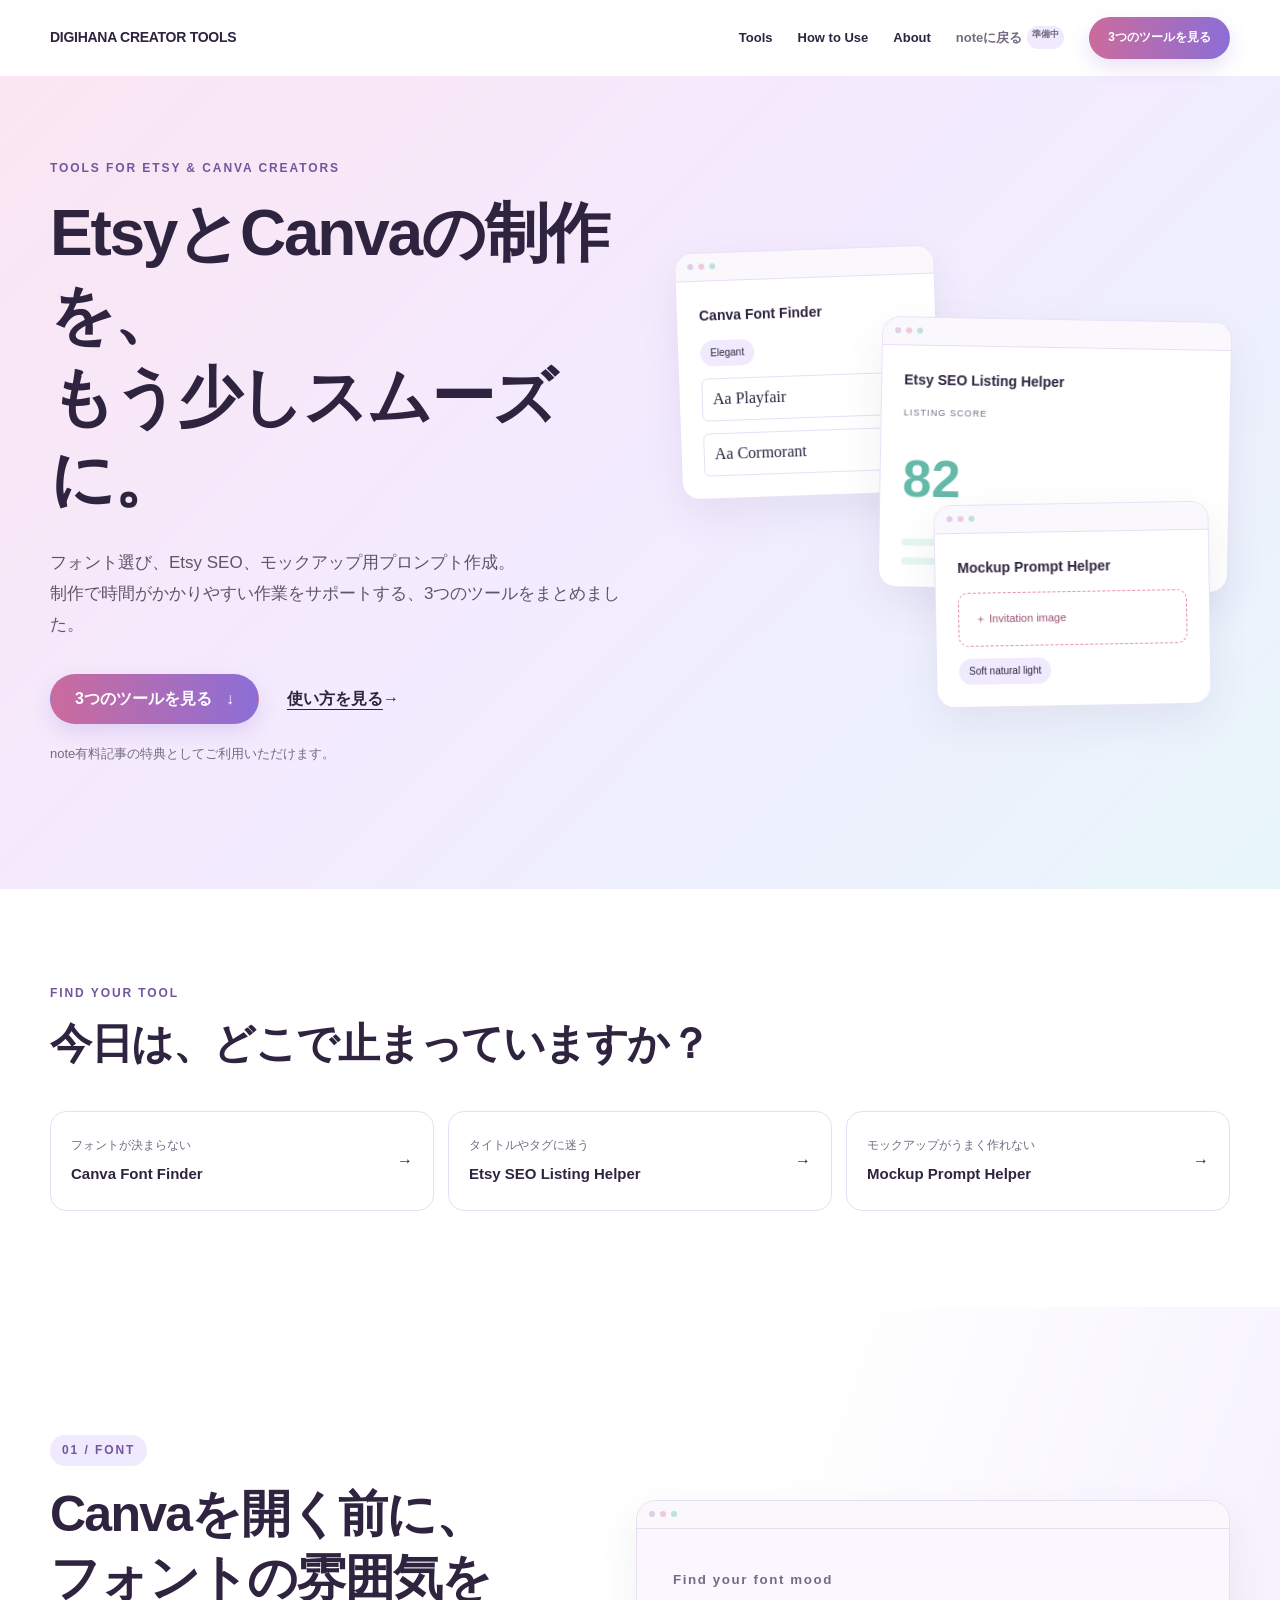
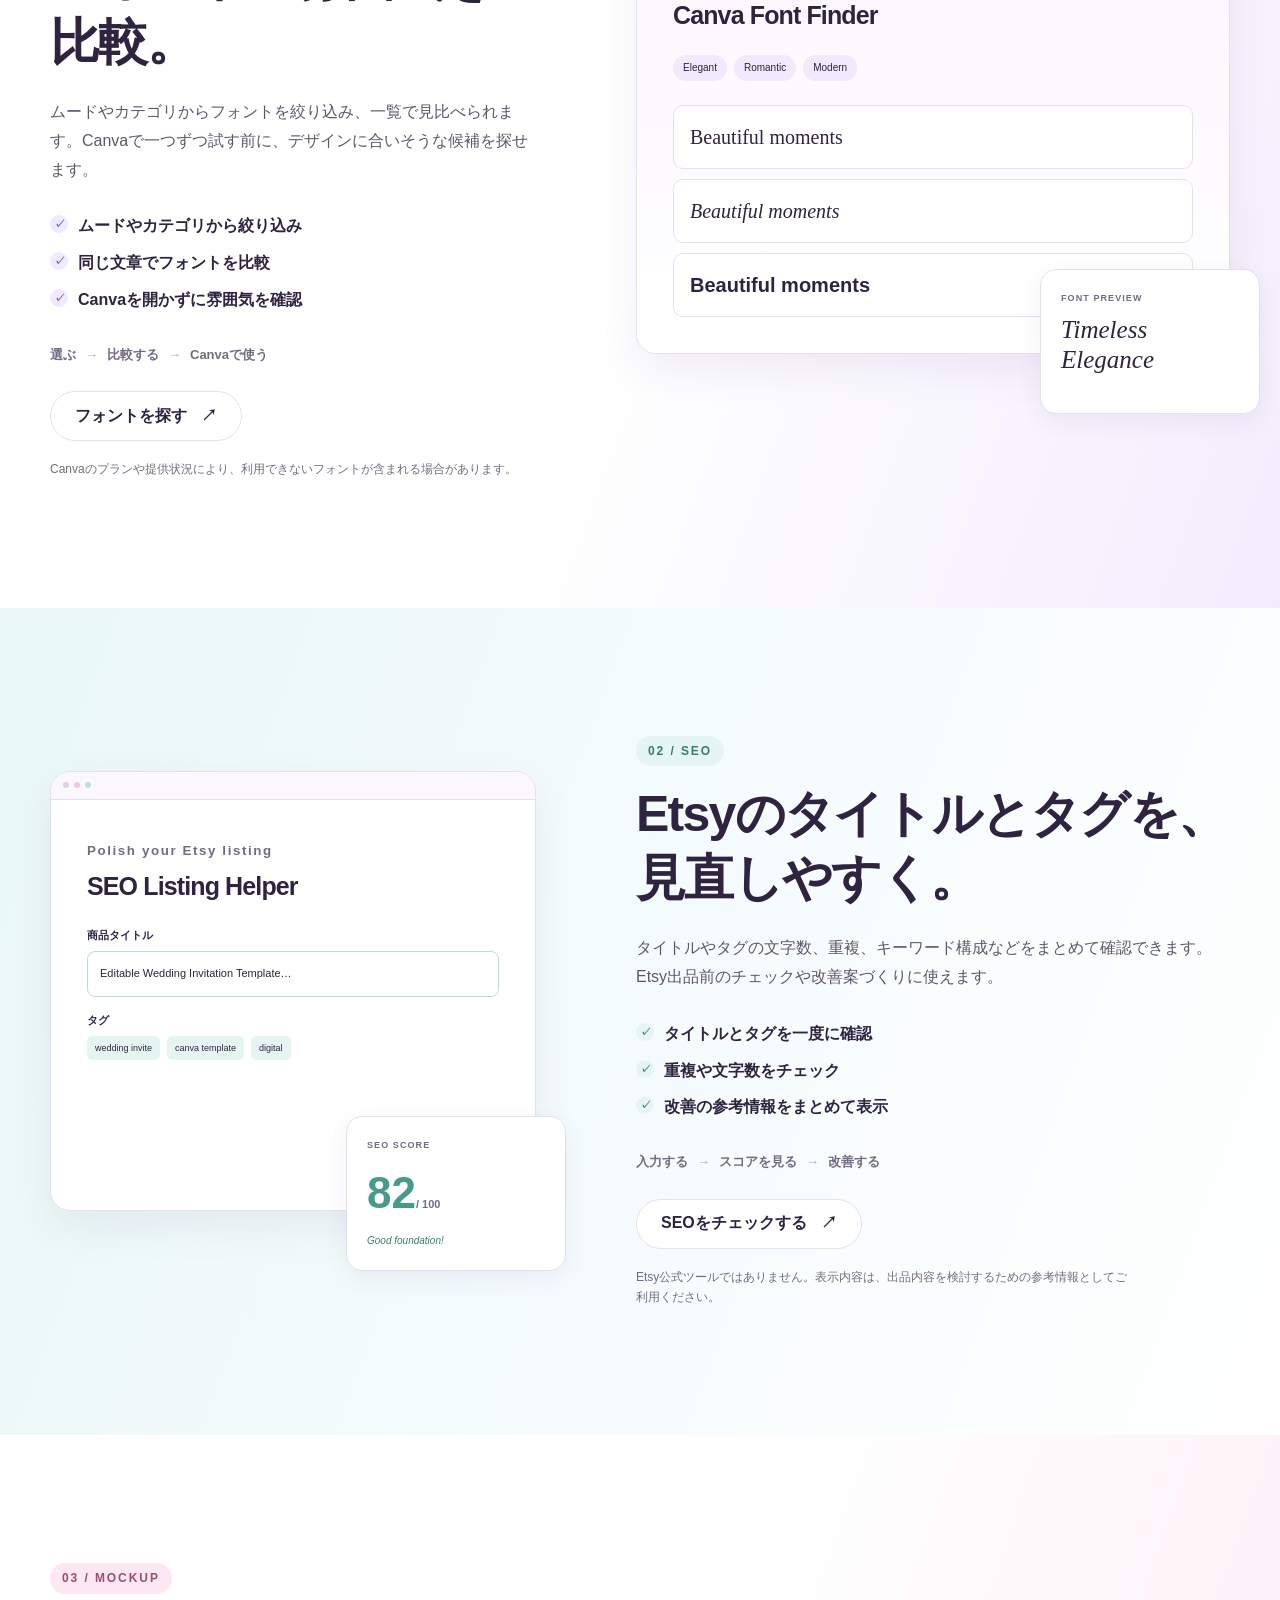
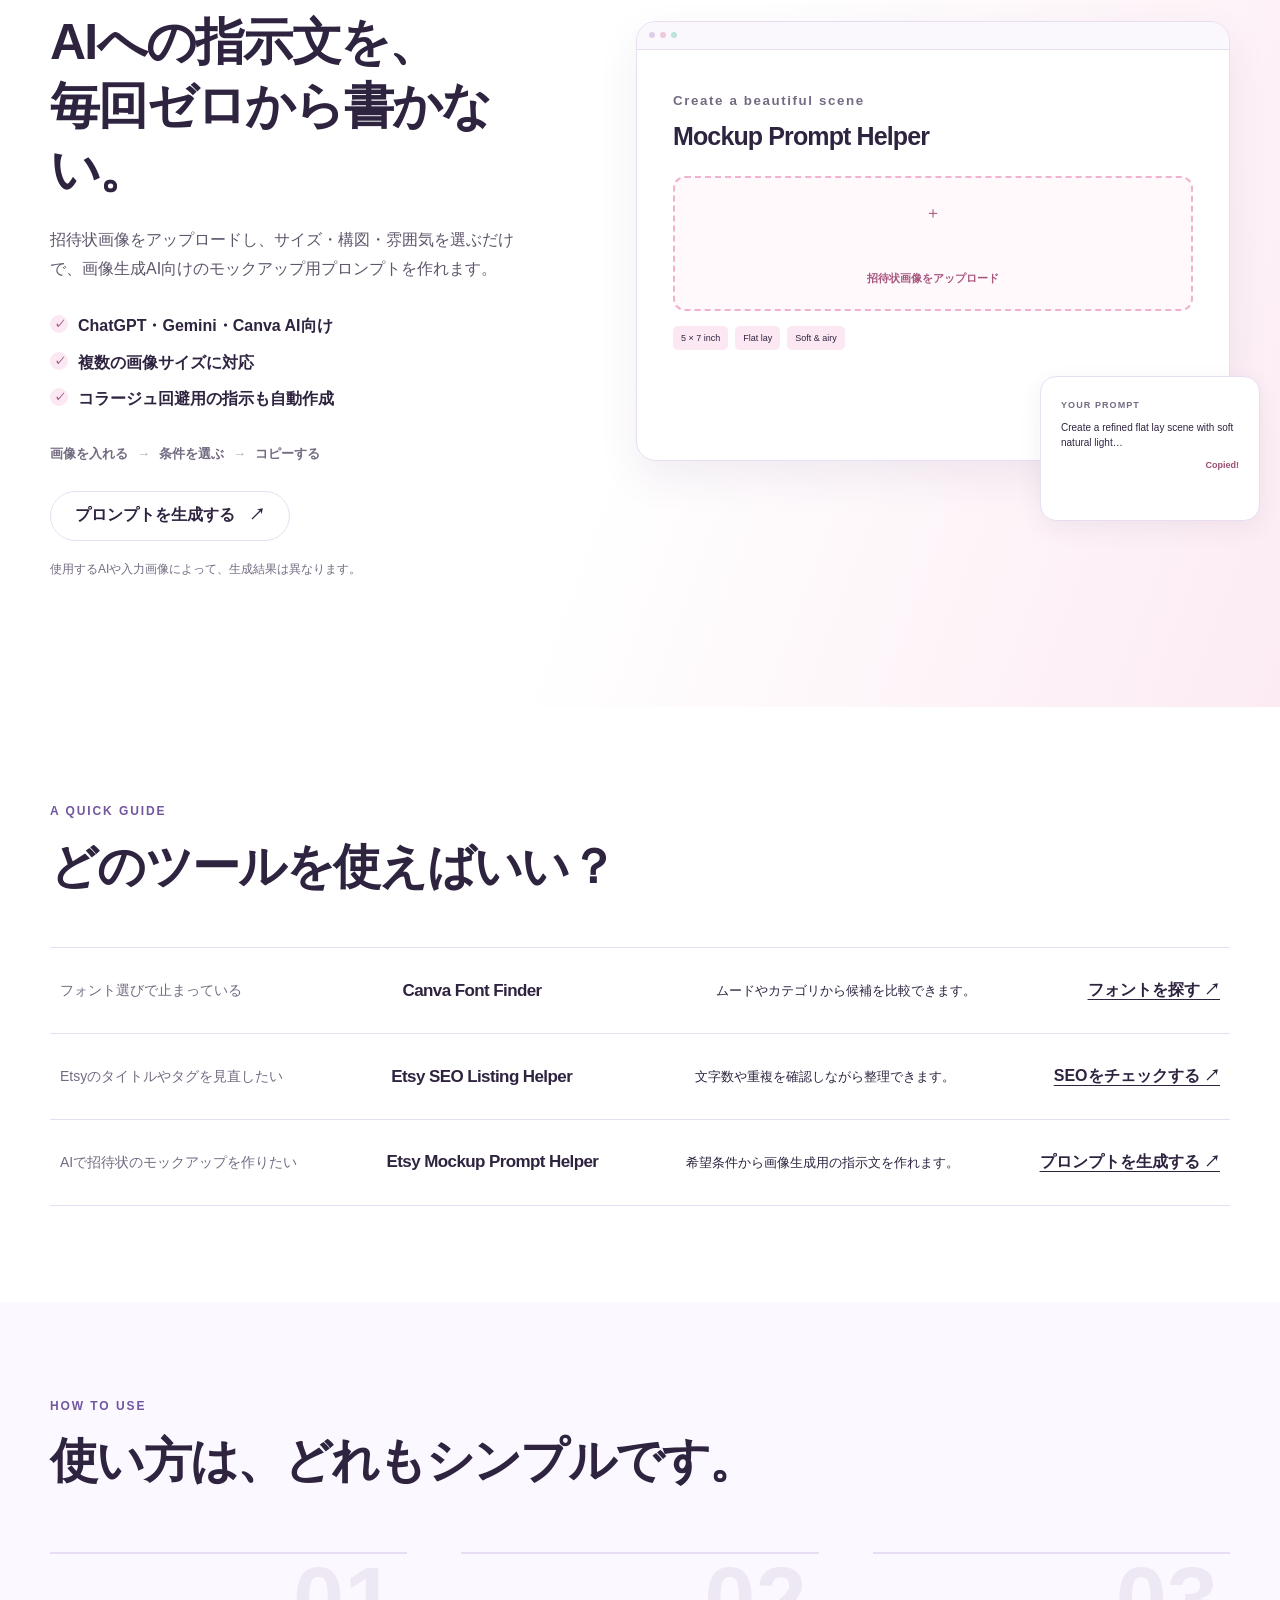
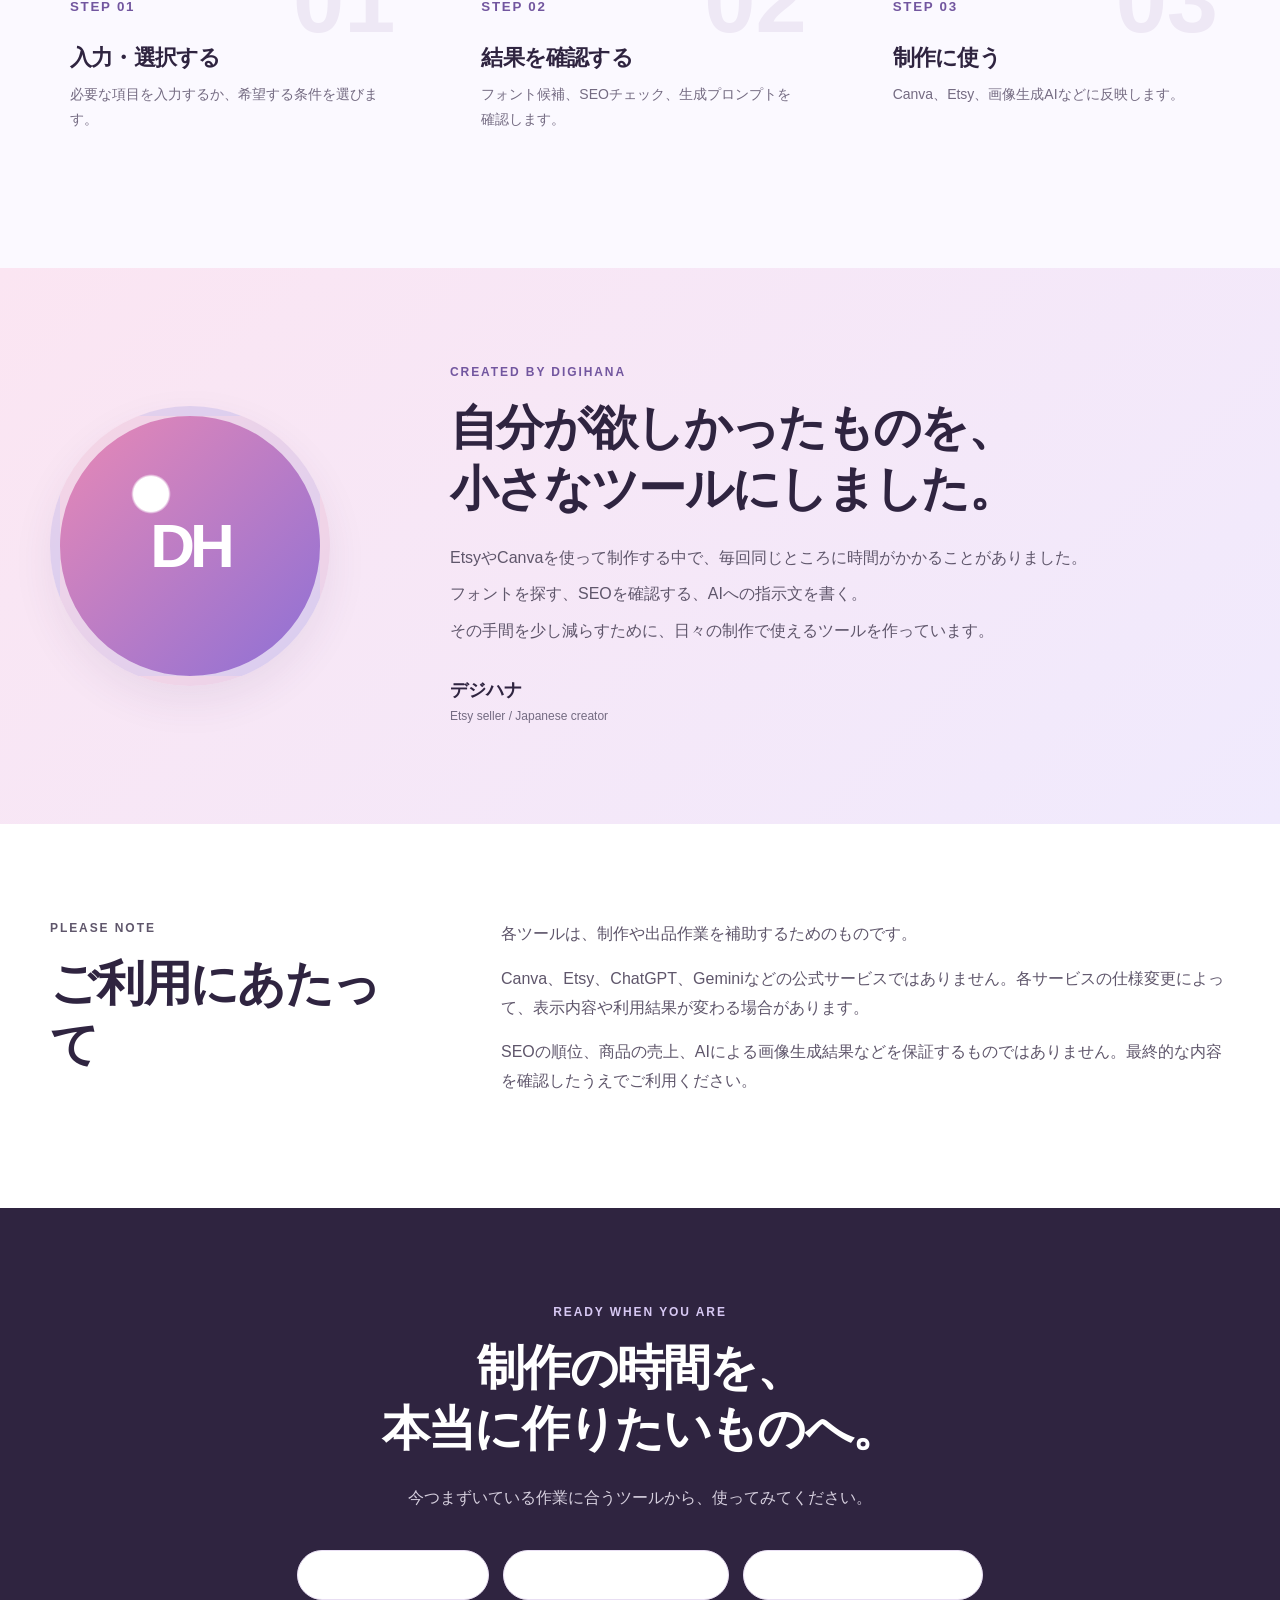
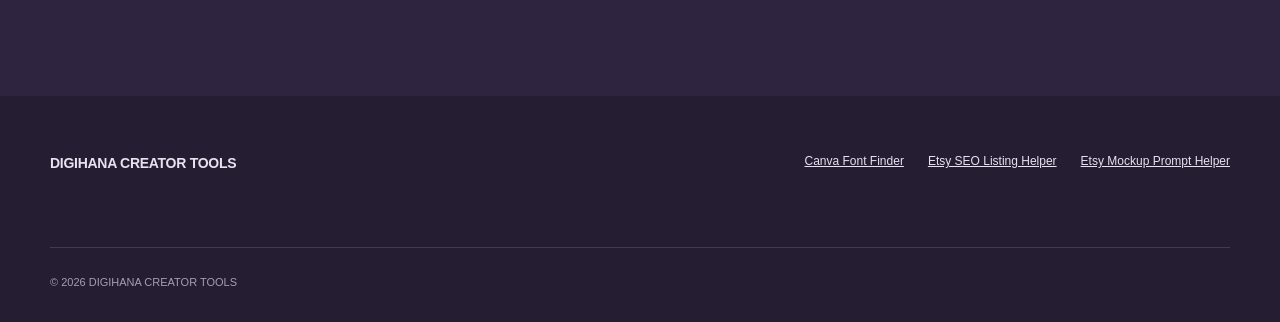
==== creator-tools/index.html @ 185de08b "creator-tools EtsyとCanva制作まとめツールLP" ====
<!doctype html>
<html lang="ja">
<head>
  <meta charset="utf-8">
  <meta name="viewport" content="width=device-width, initial-scale=1">
  <title>DIGIHANA CREATOR TOOLS｜EtsyとCanvaの制作支援ツール</title>
  <meta name="description" content="フォント選び、Etsy SEO、モックアップ用プロンプト作成をサポートする、日本人クリエイター向けの3つの制作支援ツールをまとめています。">
  <meta property="og:title" content="DIGIHANA CREATOR TOOLS｜EtsyとCanvaの制作支援ツール">
  <meta property="og:description" content="フォント選び、Etsy SEO、モックアップ用プロンプト作成をサポートする、日本人クリエイター向けの3つの制作支援ツールをまとめています。">
  <meta property="og:type" content="website">
  <!-- TODO: 公開URL確定後、canonical・og:url・og:imageを設定 -->
  <link rel="stylesheet" href="./style.css">
  <script src="./script.js" defer></script>
</head>
<body>
  <a class="skip-link" href="#main-content">本文へスキップ</a>
  <header class="site-header" data-header>
    <div class="site-header__inner">
      <a class="site-brand" href="#top"><span class="site-brand__full">DIGIHANA CREATOR TOOLS</span><span class="site-brand__short">DIGIHANA TOOLS</span></a>
      <button class="menu-button" type="button" aria-expanded="false" aria-controls="site-nav"><span class="menu-button__label">メニュー</span><span class="menu-button__lines" aria-hidden="true"></span></button>
      <nav class="site-nav" id="site-nav" aria-label="メインナビゲーション">
        <a href="#tools">Tools</a><a href="#how-to-use">How to Use</a><a href="#about">About</a>
        <!-- TODO: note有料記事のURLを設定（設定後にリンクを追加） -->
        <span class="site-nav__unavailable">noteに戻る<span>準備中</span></span>
        <a class="button button--small button--primary" href="#tools">3つのツールを見る</a>
      </nav>
    </div>
  </header>

  <main id="main-content">
    <section class="hero" id="top">
      <div class="hero__inner">
        <div class="hero__content">
          <p class="eyebrow hero-animate">TOOLS FOR ETSY &amp; CANVA CREATORS</p>
          <h1 class="hero-animate">EtsyとCanvaの制作を、<br>もう少しスムーズに。</h1>
          <p class="hero__lead hero-animate">フォント選び、Etsy SEO、モックアップ用プロンプト作成。<br class="desktop-only">制作で時間がかかりやすい作業をサポートする、3つのツールをまとめました。</p>
          <div class="hero__actions hero-animate"><a class="button button--primary" href="#tools">3つのツールを見る<span aria-hidden="true">↓</span></a><a class="text-link" href="#how-to-use">使い方を見る<span aria-hidden="true">→</span></a></div>
          <p class="hero__note hero-animate">note有料記事の特典としてご利用いただけます。</p>
        </div>
        <div class="hero__visual" aria-label="3つの制作支援ツールのイメージ">
          <div class="mini-window mini-window--font hero-shot"><span class="mini-window__bar"><i></i><i></i><i></i></span><div class="mini-window__body"><b>Canva Font Finder</b><span class="fake-pill">Elegant</span><span class="fake-font">Aa  Playfair</span><span class="fake-font">Aa  Cormorant</span></div></div>
          <div class="mini-window mini-window--seo hero-shot"><span class="mini-window__bar"><i></i><i></i><i></i></span><div class="mini-window__body"><b>Etsy SEO Listing Helper</b><span class="fake-label">LISTING SCORE</span><strong class="fake-score">82</strong><span class="fake-line"></span><span class="fake-line fake-line--short"></span></div></div>
          <div class="mini-window mini-window--mockup hero-shot"><span class="mini-window__bar"><i></i><i></i><i></i></span><div class="mini-window__body"><b>Mockup Prompt Helper</b><span class="fake-upload">＋ Invitation image</span><span class="fake-pill">Soft natural light</span></div></div>
        </div>
      </div>
    </section>

    <section class="short-nav section" id="tools" aria-labelledby="tools-title">
      <div class="container"><p class="section-kicker">FIND YOUR TOOL</p><h2 id="tools-title">今日は、どこで止まっていますか？</h2>
        <div class="short-nav__list">
          <a class="quick-link quick-link--font" href="#font-finder"><span><small>フォントが決まらない</small><b>Canva Font Finder</b></span><i aria-hidden="true">→</i></a>
          <a class="quick-link quick-link--seo" href="#seo-helper"><span><small>タイトルやタグに迷う</small><b>Etsy SEO Listing Helper</b></span><i aria-hidden="true">→</i></a>
          <a class="quick-link quick-link--mockup" href="#mockup-helper"><span><small>モックアップがうまく作れない</small><b>Mockup Prompt Helper</b></span><i aria-hidden="true">→</i></a>
        </div>
      </div>
    </section>

    <section class="tool-section tool-section--font" id="font-finder"><div class="tool-section__inner container">
      <div class="tool-section__content reveal"><p class="tool-label">01 / FONT</p><h2>Canvaを開く前に、<br>フォントの雰囲気を比較。</h2><p>ムードやカテゴリからフォントを絞り込み、一覧で見比べられます。Canvaで一つずつ試す前に、デザインに合いそうな候補を探せます。</p><ul class="feature-list"><li>ムードやカテゴリから絞り込み</li><li>同じ文章でフォントを比較</li><li>Canvaを開かずに雰囲気を確認</li></ul><p class="simple-flow"><span>選ぶ</span><i>→</i><span>比較する</span><i>→</i><span>Canvaで使う</span></p><a class="button button--font" href="https://hellodigihana.github.io/main/canva_font_finder/" target="_blank" rel="noopener noreferrer">フォントを探す<span aria-hidden="true">↗</span></a><p class="tool-note">Canvaのプランや提供状況により、利用できないフォントが含まれる場合があります。</p></div>
      <div class="tool-section__visual reveal"><div class="browser-shot"><div class="browser-shot__bar"><span></span><span></span><span></span></div><div class="screen-mock screen-mock--font"><small>Find your font mood</small><h3>Canva Font Finder</h3><div class="mock-controls"><i>Elegant</i><i>Romantic</i><i>Modern</i></div><div class="font-samples"><span>Beautiful moments</span><span>Beautiful moments</span><span>Beautiful moments</span></div></div></div><div class="detail-shot detail-shot--font"><small>FONT PREVIEW</small><b>Timeless<br>Elegance</b></div></div>
    </div></section>

    <section class="tool-section tool-section--seo" id="seo-helper"><div class="tool-section__inner container">
      <div class="tool-section__content reveal"><p class="tool-label">02 / SEO</p><h2>Etsyのタイトルとタグを、<br>見直しやすく。</h2><p>タイトルやタグの文字数、重複、キーワード構成などをまとめて確認できます。Etsy出品前のチェックや改善案づくりに使えます。</p><ul class="feature-list"><li>タイトルとタグを一度に確認</li><li>重複や文字数をチェック</li><li>改善の参考情報をまとめて表示</li></ul><p class="simple-flow"><span>入力する</span><i>→</i><span>スコアを見る</span><i>→</i><span>改善する</span></p><a class="button button--seo" href="https://hellodigihana.github.io/main/etsy_seo_listing_helper/" target="_blank" rel="noopener noreferrer">SEOをチェックする<span aria-hidden="true">↗</span></a><p class="tool-note">Etsy公式ツールではありません。表示内容は、出品内容を検討するための参考情報としてご利用ください。</p></div>
      <div class="tool-section__visual reveal"><div class="browser-shot"><div class="browser-shot__bar"><span></span><span></span><span></span></div><div class="screen-mock screen-mock--seo"><small>Polish your Etsy listing</small><h3>SEO Listing Helper</h3><label>商品タイトル</label><div class="mock-input">Editable Wedding Invitation Template…</div><label>タグ</label><div class="mock-tags"><i>wedding invite</i><i>canva template</i><i>digital</i></div></div></div><div class="detail-shot detail-shot--seo"><small>SEO SCORE</small><b>82<span>/ 100</span></b><em>Good foundation!</em></div></div>
    </div></section>

    <section class="tool-section tool-section--mockup" id="mockup-helper"><div class="tool-section__inner container">
      <div class="tool-section__content reveal"><p class="tool-label">03 / MOCKUP</p><h2>AIへの指示文を、<br>毎回ゼロから書かない。</h2><p>招待状画像をアップロードし、サイズ・構図・雰囲気を選ぶだけで、画像生成AI向けのモックアップ用プロンプトを作れます。</p><ul class="feature-list"><li>ChatGPT・Gemini・Canva AI向け</li><li>複数の画像サイズに対応</li><li>コラージュ回避用の指示も自動作成</li></ul><p class="simple-flow"><span>画像を入れる</span><i>→</i><span>条件を選ぶ</span><i>→</i><span>コピーする</span></p><a class="button button--mockup" href="https://hellodigihana.github.io/main/etsy_mockup_prompt_helper/" target="_blank" rel="noopener noreferrer">プロンプトを生成する<span aria-hidden="true">↗</span></a><p class="tool-note">使用するAIや入力画像によって、生成結果は異なります。</p></div>
      <div class="tool-section__visual reveal"><div class="browser-shot"><div class="browser-shot__bar"><span></span><span></span><span></span></div><div class="screen-mock screen-mock--mockup"><small>Create a beautiful scene</small><h3>Mockup Prompt Helper</h3><div class="mock-upload">＋<b>招待状画像をアップロード</b></div><div class="mock-selects"><i>5 × 7 inch</i><i>Flat lay</i><i>Soft &amp; airy</i></div></div></div><div class="detail-shot detail-shot--mockup"><small>YOUR PROMPT</small><p>Create a refined flat lay scene with soft natural light…</p><b>Copied!</b></div></div>
    </div></section>

    <section class="guide section" id="tool-guide"><div class="container"><p class="section-kicker">A QUICK GUIDE</p><h2>どのツールを使えばいい？</h2><div class="guide__grid">
      <article class="guide-item guide-item--font reveal"><p>フォント選びで止まっている</p><h3>Canva Font Finder</h3><span>ムードやカテゴリから候補を比較できます。</span><a href="https://hellodigihana.github.io/main/canva_font_finder/" target="_blank" rel="noopener noreferrer">フォントを探す <i>↗</i></a></article>
      <article class="guide-item guide-item--seo reveal"><p>Etsyのタイトルやタグを見直したい</p><h3>Etsy SEO Listing Helper</h3><span>文字数や重複を確認しながら整理できます。</span><a href="https://hellodigihana.github.io/main/etsy_seo_listing_helper/" target="_blank" rel="noopener noreferrer">SEOをチェックする <i>↗</i></a></article>
      <article class="guide-item guide-item--mockup reveal"><p>AIで招待状のモックアップを作りたい</p><h3>Etsy Mockup Prompt Helper</h3><span>希望条件から画像生成用の指示文を作れます。</span><a href="https://hellodigihana.github.io/main/etsy_mockup_prompt_helper/" target="_blank" rel="noopener noreferrer">プロンプトを生成する <i>↗</i></a></article>
    </div></div></section>

    <section class="steps section" id="how-to-use"><div class="container"><p class="section-kicker">HOW TO USE</p><h2>使い方は、どれもシンプルです。</h2><div class="steps__grid">
      <article class="step reveal"><span aria-hidden="true">01</span><small>STEP 01</small><h3>入力・選択する</h3><p>必要な項目を入力するか、希望する条件を選びます。</p></article><article class="step reveal"><span aria-hidden="true">02</span><small>STEP 02</small><h3>結果を確認する</h3><p>フォント候補、SEOチェック、生成プロンプトを確認します。</p></article><article class="step reveal"><span aria-hidden="true">03</span><small>STEP 03</small><h3>制作に使う</h3><p>Canva、Etsy、画像生成AIなどに反映します。</p></article>
    </div></div></section>

    <section class="about section" id="about"><div class="container about__inner"><div class="profile-placeholder" role="img" aria-label="デジハナのプロフィール画像プレースホルダー"><span>DH</span></div><div class="about__content reveal"><p class="section-kicker">CREATED BY DIGIHANA</p><h2>自分が欲しかったものを、<br>小さなツールにしました。</h2><p>EtsyやCanvaを使って制作する中で、毎回同じところに時間がかかることがありました。</p><p>フォントを探す、SEOを確認する、AIへの指示文を書く。</p><p>その手間を少し減らすために、日々の制作で使えるツールを作っています。</p><div class="creator"><b>デジハナ</b><span>Etsy seller / Japanese creator</span></div><!-- TODO: ThreadsプロフィールURLを設定（設定後にボタンを追加） --><!-- TODO: note有料記事のURLを設定（設定後にリンクを追加） --></div></div></section>

    <section class="notice section" aria-labelledby="notice-title"><div class="container notice__inner"><div><p class="section-kicker">PLEASE NOTE</p><h2 id="notice-title">ご利用にあたって</h2></div><div><p>各ツールは、制作や出品作業を補助するためのものです。</p><p>Canva、Etsy、ChatGPT、Geminiなどの公式サービスではありません。各サービスの仕様変更によって、表示内容や利用結果が変わる場合があります。</p><p>SEOの順位、商品の売上、AIによる画像生成結果などを保証するものではありません。最終的な内容を確認したうえでご利用ください。</p></div></div></section>

    <section class="final-cta section"><div class="container"><p class="section-kicker">READY WHEN YOU ARE</p><h2>制作の時間を、<br>本当に作りたいものへ。</h2><p>今つまずいている作業に合うツールから、使ってみてください。</p><div class="final-cta__links"><a class="button button--font" href="https://hellodigihana.github.io/main/canva_font_finder/" target="_blank" rel="noopener noreferrer">フォントを探す <span>↗</span></a><a class="button button--seo" href="https://hellodigihana.github.io/main/etsy_seo_listing_helper/" target="_blank" rel="noopener noreferrer">SEOをチェックする <span>↗</span></a><a class="button button--mockup" href="https://hellodigihana.github.io/main/etsy_mockup_prompt_helper/" target="_blank" rel="noopener noreferrer">プロンプトを生成する <span>↗</span></a></div></div></section>
  </main>

  <footer class="site-footer"><div class="container"><a class="site-brand" href="#top">DIGIHANA CREATOR TOOLS</a><nav aria-label="フッターナビゲーション"><a href="https://hellodigihana.github.io/main/canva_font_finder/" target="_blank" rel="noopener noreferrer">Canva Font Finder</a><a href="https://hellodigihana.github.io/main/etsy_seo_listing_helper/" target="_blank" rel="noopener noreferrer">Etsy SEO Listing Helper</a><a href="https://hellodigihana.github.io/main/etsy_mockup_prompt_helper/" target="_blank" rel="noopener noreferrer">Etsy Mockup Prompt Helper</a><!-- TODO: note有料記事のURLを設定 --><!-- TODO: ThreadsプロフィールURLを設定 --></nav><p>© <span data-year>2026</span> DIGIHANA CREATOR TOOLS</p></div></footer>
</body>
</html>
---- creator-tools/style.css ----
:root{--color-canvas:#fbf9ff;--color-surface:#fff;--color-ink:#2f2440;--color-muted:#746b82;--color-line:#e8def3;--color-pink:#e989b5;--color-pink-soft:#fbe8f2;--color-purple:#8d70d6;--color-purple-soft:#efeafd;--color-mint:#65b9a8;--color-mint-soft:#e5f6f2;--color-blue-soft:#eaf5fb;--gradient-hero:linear-gradient(135deg,#fbe5f2 0%,#f3ebff 48%,#e8f6fb 100%);--gradient-primary:linear-gradient(90deg,#cb6b9d 0%,#8c6ed6 100%);--radius-small:12px;--radius-medium:20px;--radius-large:32px;--shadow-soft:0 16px 40px rgba(75,51,105,.08);--shadow-card:0 8px 24px rgba(75,51,105,.07);--content-width:1180px;--space-1:4px;--space-2:8px;--space-3:12px;--space-4:16px;--space-5:24px;--space-6:32px;--space-7:48px;--space-8:64px;--space-9:96px;--space-10:128px;--motion-fast:160ms;--motion-base:280ms;--motion-emphasis:600ms;--ease-enter:cubic-bezier(.16,1,.3,1)}
*{box-sizing:border-box}html{scroll-behavior:smooth;scroll-padding-top:84px}body{margin:0;background:var(--color-canvas);color:var(--color-ink);font-family:Inter,"Noto Sans JP","Hiragino Kaku Gothic ProN","Yu Gothic",Meiryo,sans-serif;font-size:16px;line-height:1.8;overflow-x:hidden}a{color:inherit}button,a{-webkit-tap-highlight-color:transparent}img{max-width:100%}h1,h2,h3,p{margin-top:0}h1,h2,h3{letter-spacing:-.035em;line-height:1.28}h2{font-size:clamp(30px,4vw,48px);margin-bottom:24px}.container{width:min(calc(100% - 48px),var(--content-width));margin-inline:auto}.section{padding:var(--space-9) 0}.section-kicker,.eyebrow,.tool-label{font-size:12px;line-height:1.4;font-weight:800;letter-spacing:.16em;color:#72569f;margin-bottom:16px}.skip-link{position:fixed;z-index:1000;top:8px;left:8px;padding:10px 16px;background:var(--color-ink);color:#fff;border-radius:8px;transform:translateY(-150%)}.skip-link:focus{transform:none}:focus-visible{outline:3px solid #6045a7;outline-offset:4px}.site-header{position:sticky;z-index:100;top:0;height:76px;background:rgba(255,255,255,.88);border-bottom:1px solid transparent;backdrop-filter:blur(12px);transition:border-color var(--motion-base),box-shadow var(--motion-base)}.site-header.is-scrolled{border-color:var(--color-line);box-shadow:0 4px 18px rgba(47,36,64,.05)}.site-header__inner{width:min(calc(100% - 48px),var(--content-width));height:100%;margin:auto;display:flex;align-items:center;justify-content:space-between;gap:24px}.site-brand{text-decoration:none;font-weight:900;font-size:14px;letter-spacing:-.02em}.site-brand__short{display:none}.site-nav{display:flex;align-items:center;gap:25px;font-size:13px;font-weight:700}.site-nav>a:not(.button){text-decoration:none}.site-nav>a:not(.button):hover{color:#72569f}.site-nav__unavailable{display:flex;gap:5px;color:var(--color-muted)}.site-nav__unavailable span{font-size:9px;padding:0 5px;background:var(--color-purple-soft);border-radius:99px}.menu-button{display:none;border:0;background:transparent;color:var(--color-ink);min-width:48px;min-height:48px}.button{display:inline-flex;align-items:center;justify-content:center;gap:14px;min-height:50px;padding:11px 24px;border:1px solid var(--color-line);border-radius:999px;background:#fff;text-decoration:none;font-weight:800;line-height:1.3;transition:background var(--motion-base),border-color var(--motion-base),transform var(--motion-base)}.button span{transition:transform var(--motion-base)}.button:hover{transform:scale(1.01)}.button:hover span{transform:translateX(4px)}.button--small{min-height:42px;padding:8px 18px;font-size:12px}.button--primary{background:var(--gradient-primary);border-color:transparent;color:#fff;box-shadow:0 8px 20px rgba(140,110,214,.2)}.button--font:hover{background:var(--color-purple-soft);border-color:#c6b6ed}.button--seo:hover{background:var(--color-mint-soft);border-color:#9dd5ca}.button--mockup:hover{background:var(--color-pink-soft);border-color:#efb3d0}.text-link{font-weight:800;text-underline-offset:5px}.text-link span{display:inline-block;transition:transform var(--motion-base)}.text-link:hover span{transform:translateX(4px)}
.hero{background:var(--gradient-hero);min-height:690px;padding:84px 0 110px;overflow:hidden}.hero__inner{width:min(calc(100% - 48px),var(--content-width));margin:auto;display:grid;grid-template-columns:1.03fr .97fr;align-items:center;gap:72px}.hero h1{font-size:clamp(42px,5vw,72px);margin-bottom:28px}.hero__lead{max-width:650px;color:#5e556b;font-size:17px}.hero__actions{display:flex;align-items:center;gap:28px;margin:34px 0 18px}.hero__note{font-size:13px;color:var(--color-muted)}.hero__visual{position:relative;height:480px}.mini-window{position:absolute;background:#fff;border:1px solid rgba(141,112,214,.2);border-radius:18px;box-shadow:var(--shadow-soft);overflow:hidden}.mini-window__bar,.browser-shot__bar{height:28px;padding:10px 12px;display:flex;gap:5px;background:#faf8fc;border-bottom:1px solid var(--color-line)}.mini-window__bar i,.browser-shot__bar span{width:6px;height:6px;border-radius:50%;background:#dfcee8}.mini-window__bar i:nth-child(2),.browser-shot__bar span:nth-child(2){background:#f0c8dc}.mini-window__bar i:nth-child(3),.browser-shot__bar span:nth-child(3){background:#bde1db}.mini-window__body{padding:22px;display:flex;flex-direction:column;gap:12px}.mini-window__body b{font-size:14px}.mini-window--font{width:260px;left:-15px;top:20px;transform:rotate(-2deg)}.mini-window--seo{z-index:2;width:350px;right:0;top:90px;transform:rotate(1deg)}.mini-window--mockup{z-index:3;width:275px;right:20px;bottom:3px;transform:rotate(-1deg)}.fake-pill,.mock-controls i,.mock-tags i{width:max-content;padding:4px 10px;border-radius:99px;background:var(--color-purple-soft);font-style:normal;font-size:10px}.fake-font{padding:6px 10px;border:1px solid var(--color-line);border-radius:6px;font-family:Georgia,serif}.fake-label{font-size:9px;color:var(--color-muted);letter-spacing:.12em}.fake-score{font-size:52px;color:var(--color-mint)}.fake-line{height:7px;background:var(--color-mint-soft);border-radius:10px}.fake-line--short{width:70%}.fake-upload{padding:16px;border:1px dashed var(--color-pink);border-radius:10px;color:#9a5074;font-size:11px}.hero-animate,.hero-shot{animation:hero-in .7s var(--ease-enter) both}.hero-animate:nth-child(2){animation-delay:.08s}.hero-animate:nth-child(3),.hero-shot:nth-child(1){animation-delay:.16s}.hero-animate:nth-child(4),.hero-shot:nth-child(2){animation-delay:.24s}.hero-animate:nth-child(5),.hero-shot:nth-child(3){animation-delay:.32s}@keyframes hero-in{from{opacity:0;transform:translateY(20px)}to{opacity:1}}
.short-nav{background:#fff}.short-nav h2{font-size:clamp(28px,3.5vw,42px)}.short-nav__list{display:grid;grid-template-columns:repeat(3,1fr);gap:14px;margin-top:40px}.quick-link{display:flex;justify-content:space-between;align-items:center;min-height:100px;padding:18px 20px;border:1px solid var(--color-line);border-radius:16px;text-decoration:none;transition:background var(--motion-base)}.quick-link small,.quick-link b{display:block}.quick-link small{color:var(--color-muted);font-size:12px}.quick-link b{margin-top:3px;font-size:15px}.quick-link i{font-style:normal;transition:transform var(--motion-base)}.quick-link:hover i{transform:translateX(4px)}.quick-link--font:hover{background:var(--color-purple-soft)}.quick-link--seo:hover{background:var(--color-mint-soft)}.quick-link--mockup:hover{background:var(--color-pink-soft)}
.tool-section{padding:var(--space-10) 0;overflow:hidden}.tool-section--font{background:linear-gradient(110deg,#fff 52%,#f2edfd 100%)}.tool-section--seo{background:linear-gradient(110deg,#e9f8f5 0%,#f4fbfd 47%,#fff 100%)}.tool-section--mockup{background:linear-gradient(110deg,#fff 52%,#fcebf3 100%)}.tool-section__inner{display:grid;grid-template-columns:minmax(0,.9fr) minmax(430px,1.1fr);align-items:center;gap:100px}.tool-section--seo .tool-section__content{order:2}.tool-section__content>p:not(.tool-label,.simple-flow,.tool-note){max-width:600px;color:#5f566b}.tool-section__content h2{font-size:clamp(32px,4vw,50px)}.tool-label{display:inline-flex;padding:7px 12px;border-radius:99px;background:var(--color-purple-soft)}.tool-section--seo .tool-label{background:var(--color-mint-soft);color:#397d70}.tool-section--mockup .tool-label{background:var(--color-pink-soft);color:#9b4d73}.feature-list{list-style:none;padding:0;margin:28px 0}.feature-list li{position:relative;padding-left:28px;margin:8px 0;font-weight:700}.feature-list li::before{content:"✓";position:absolute;left:0;top:3px;display:grid;place-items:center;width:18px;height:18px;border-radius:50%;background:var(--color-purple-soft);color:#72569f;font-size:11px}.tool-section--seo .feature-list li::before{background:var(--color-mint-soft);color:#367c70}.tool-section--mockup .feature-list li::before{background:var(--color-pink-soft);color:#9b4d73}.simple-flow{display:flex;gap:9px;align-items:center;margin:25px 0;color:var(--color-muted);font-size:13px;font-weight:700}.simple-flow i{font-style:normal;color:#b2a8bc}.tool-note{max-width:500px;margin:18px 0 0;color:var(--color-muted);font-size:12px;line-height:1.7}.tool-section__visual{position:relative;padding-bottom:60px}.browser-shot{background:#fff;border:1px solid var(--color-line);border-radius:20px;overflow:hidden;box-shadow:var(--shadow-soft)}.screen-mock{min-height:410px;padding:36px}.screen-mock small{font-weight:800;letter-spacing:.12em;color:var(--color-muted)}.screen-mock h3{font-size:25px;margin:5px 0 24px}.screen-mock--font{background:linear-gradient(#fbf6ff,#fff)}.mock-controls,.mock-tags,.mock-selects{display:flex;gap:7px;flex-wrap:wrap}.font-samples{display:grid;gap:10px;margin-top:24px}.font-samples span{padding:13px 16px;background:#fff;border:1px solid var(--color-line);border-radius:10px;font-family:Georgia,serif;font-size:20px}.font-samples span:nth-child(2){font-style:italic}.font-samples span:nth-child(3){font-family:sans-serif;font-weight:800}.screen-mock label{display:block;margin:14px 0 5px;font-size:11px;font-weight:800}.mock-input{padding:12px;background:#fff;border:1px solid #b9dcd6;border-radius:8px;font-size:11px}.mock-tags i,.mock-selects i{font-style:normal;font-size:9px;padding:4px 8px;background:var(--color-mint-soft);border-radius:5px}.mock-upload{display:grid;place-items:center;min-height:135px;border:2px dashed #efb3d0;border-radius:12px;background:#fff9fc;color:#a8577f}.mock-upload b{display:block;font-size:11px}.mock-selects{margin-top:15px}.mock-selects i{background:var(--color-pink-soft)}.detail-shot{position:absolute;right:-30px;bottom:0;width:220px;min-height:145px;padding:20px;background:#fff;border:1px solid var(--color-line);border-radius:16px;box-shadow:var(--shadow-card);display:flex;flex-direction:column}.detail-shot small{font-size:9px;font-weight:900;letter-spacing:.12em;color:var(--color-muted)}.detail-shot--font b{font:italic 25px/1.2 Georgia,serif;margin-top:9px}.detail-shot--seo b{font-size:44px;color:#479b8a}.detail-shot--seo b span{font-size:11px;color:var(--color-muted)}.detail-shot--seo em{font-size:10px;color:#397d70}.detail-shot--mockup p{font-size:10px;line-height:1.5;margin:7px 0}.detail-shot--mockup b{align-self:flex-end;font-size:9px;color:#9b4d73}
.guide{background:#fff}.guide__grid{margin-top:50px;border-top:1px solid var(--color-line)}.guide-item{display:grid;grid-template-columns:1.1fr 1fr 1.2fr auto;align-items:center;gap:28px;padding:28px 10px;border-bottom:1px solid var(--color-line)}.guide-item p,.guide-item h3,.guide-item span{margin:0}.guide-item p{font-size:14px;color:var(--color-muted)}.guide-item h3{font-size:17px}.guide-item span{font-size:13px}.guide-item a{font-weight:800;text-underline-offset:4px}.guide-item i{font-style:normal}.steps{background:var(--color-canvas)}.steps__grid{display:grid;grid-template-columns:repeat(3,1fr);gap:54px;margin-top:60px}.step{position:relative;min-height:220px;padding:38px 20px 10px;border-top:2px solid var(--color-line)}.step>span{position:absolute;right:12px;top:0;color:#eee8f5;font-size:92px;font-weight:900;line-height:1}.step small{position:relative;color:#72569f;font-weight:900;letter-spacing:.13em}.step h3{position:relative;font-size:22px;margin:23px 0 10px}.step p{position:relative;color:var(--color-muted);font-size:14px}.about{background:linear-gradient(135deg,#fbe5f2,#f0eafd)}.about__inner{display:grid;grid-template-columns:300px 1fr;align-items:center;gap:100px}.profile-placeholder{display:grid;place-items:center;width:280px;aspect-ratio:1;border-radius:50%;background:radial-gradient(circle at 35% 30%,#fff 0 7%,transparent 8%),linear-gradient(135deg,#e989b5,#8d70d6);box-shadow:var(--shadow-soft);border:10px solid rgba(255,255,255,.65)}.profile-placeholder span{color:#fff;font-size:62px;font-weight:900;letter-spacing:-.08em}.about__content{max-width:680px}.about__content>p:not(.section-kicker){color:#5f566b;margin-bottom:8px}.creator{display:flex;flex-direction:column;margin-top:28px}.creator b{font-size:18px}.creator span{font-size:12px;color:var(--color-muted)}.notice{background:#fff}.notice__inner{display:grid;grid-template-columns:.65fr 1.35fr;gap:100px}.notice__inner p{color:#5f566b}.final-cta{text-align:center;background:var(--color-ink);color:#fff}.final-cta .section-kicker{color:#d7c8f3}.final-cta>div>p:not(.section-kicker){color:#d6cfde}.final-cta__links{display:flex;justify-content:center;gap:14px;margin-top:38px}.site-footer{padding:55px 0 30px;background:#251d31;color:#e8e1ef}.site-footer .container{display:grid;grid-template-columns:auto 1fr;gap:45px}.site-footer nav{display:flex;justify-content:flex-end;gap:24px;flex-wrap:wrap;font-size:12px}.site-footer p{grid-column:1/-1;margin:25px 0 0;padding-top:25px;border-top:1px solid #45394f;color:#a99db4;font-size:11px}.js .reveal{opacity:0;transform:translateY(18px);transition:opacity var(--motion-emphasis) var(--ease-enter),transform var(--motion-emphasis) var(--ease-enter)}.js .reveal.is-visible{opacity:1;transform:none}
@media(max-width:1023px){.site-nav{gap:14px}.site-nav>a:not(.button),.site-nav__unavailable{display:none}.hero__inner{gap:30px}.hero__visual{transform:scale(.88);transform-origin:center right}.tool-section__inner{gap:50px;grid-template-columns:minmax(0,1fr) minmax(390px,1fr)}.about__inner{gap:60px}}
@media(max-width:767px){html{scroll-padding-top:68px}body{font-size:15px}.container,.site-header__inner,.hero__inner{width:min(calc(100% - 32px),var(--content-width))}.section{padding:72px 0}h2{font-size:30px}.desktop-only{display:none}.site-header{height:62px}.site-brand__full{display:none}.site-brand__short{display:inline}.menu-button{display:block;position:relative;z-index:2;font:inherit;font-size:11px;font-weight:800}.menu-button__label{position:absolute;clip:rect(0,0,0,0)}.menu-button__lines,.menu-button__lines::before,.menu-button__lines::after{display:block;width:24px;height:2px;background:var(--color-ink);border-radius:4px;transition:transform var(--motion-base),opacity var(--motion-fast)}.menu-button__lines::before,.menu-button__lines::after{content:"";position:absolute}.menu-button__lines::before{transform:translateY(-7px)}.menu-button__lines::after{transform:translateY(7px)}.menu-open .menu-button__lines{background:transparent}.menu-open .menu-button__lines::before{transform:rotate(45deg)}.menu-open .menu-button__lines::after{transform:rotate(-45deg)}.site-nav{position:absolute;left:0;right:0;top:62px;display:none;align-items:stretch;flex-direction:column;gap:0;padding:16px;background:#fff;border-bottom:1px solid var(--color-line);box-shadow:var(--shadow-card)}.menu-open .site-nav{display:flex}.site-nav>a:not(.button),.site-nav__unavailable{display:flex;min-height:48px;align-items:center;padding:8px;text-decoration:none}.site-nav .button{margin-top:8px}.hero{min-height:0;padding:68px 0 72px;text-align:center}.hero__inner{display:flex;flex-direction:column;gap:35px}.hero h1{font-size:clamp(34px,10vw,48px);margin-bottom:22px}.hero__lead{font-size:15px}.hero__actions{justify-content:center;flex-direction:column;gap:17px;margin-top:28px}.hero__actions .button{width:100%}.hero__visual{width:100%;height:310px;transform:none}.mini-window--font{width:60%;left:0;top:15px}.mini-window--seo{width:78%;right:8%;top:48px}.mini-window--mockup{width:57%;right:0;bottom:0}.mini-window__body{padding:13px;gap:7px;text-align:left}.fake-score{font-size:32px}.short-nav__list{grid-template-columns:1fr}.quick-link{min-height:88px}.tool-section{padding:80px 0}.tool-section__inner{display:flex;flex-direction:column;gap:45px}.tool-section--seo .tool-section__content{order:0}.tool-section__content h2{font-size:32px}.tool-section__visual{width:100%;padding-bottom:45px}.screen-mock{min-height:340px;padding:24px 18px}.detail-shot{right:-5px;width:180px;min-height:125px}.simple-flow{font-size:11px;gap:6px;flex-wrap:wrap}.tool-section__content .button{width:100%}.guide__grid{border-top:0;display:grid;gap:12px}.guide-item{display:flex;align-items:flex-start;flex-direction:column;gap:9px;padding:24px;border:1px solid var(--color-line);border-left:4px solid var(--color-purple);border-radius:16px}.guide-item--seo{border-left-color:var(--color-mint)}.guide-item--mockup{border-left-color:var(--color-pink)}.guide-item a{margin-top:9px}.steps__grid{grid-template-columns:1fr;gap:12px}.step{min-height:170px;padding:28px 18px;border:1px solid var(--color-line);border-radius:16px;background:#fff}.step>span{font-size:70px}.about__inner{grid-template-columns:1fr;gap:45px}.profile-placeholder{width:200px}.profile-placeholder span{font-size:44px}.notice__inner{grid-template-columns:1fr;gap:20px}.final-cta__links{flex-direction:column}.final-cta__links .button{width:100%}.site-footer .container{grid-template-columns:1fr}.site-footer nav{justify-content:flex-start;flex-direction:column;gap:12px}.site-footer p{grid-column:auto}.site-footer .site-brand__full{display:inline}}
@media(max-width:360px){.hero h1{font-size:34px}.hero__visual{height:280px}.mini-window--font{width:67%}.mini-window--seo{width:84%;right:3%}.mini-window--mockup{width:62%}.detail-shot{width:155px}.screen-mock{padding-inline:14px}}
@media(prefers-reduced-motion:reduce){html{scroll-behavior:auto}*,*::before,*::after{animation-duration:.01ms!important;animation-iteration-count:1!important;transition-duration:.01ms!important}.js .reveal{opacity:1;transform:none}.hero-animate,.hero-shot{animation:none}}
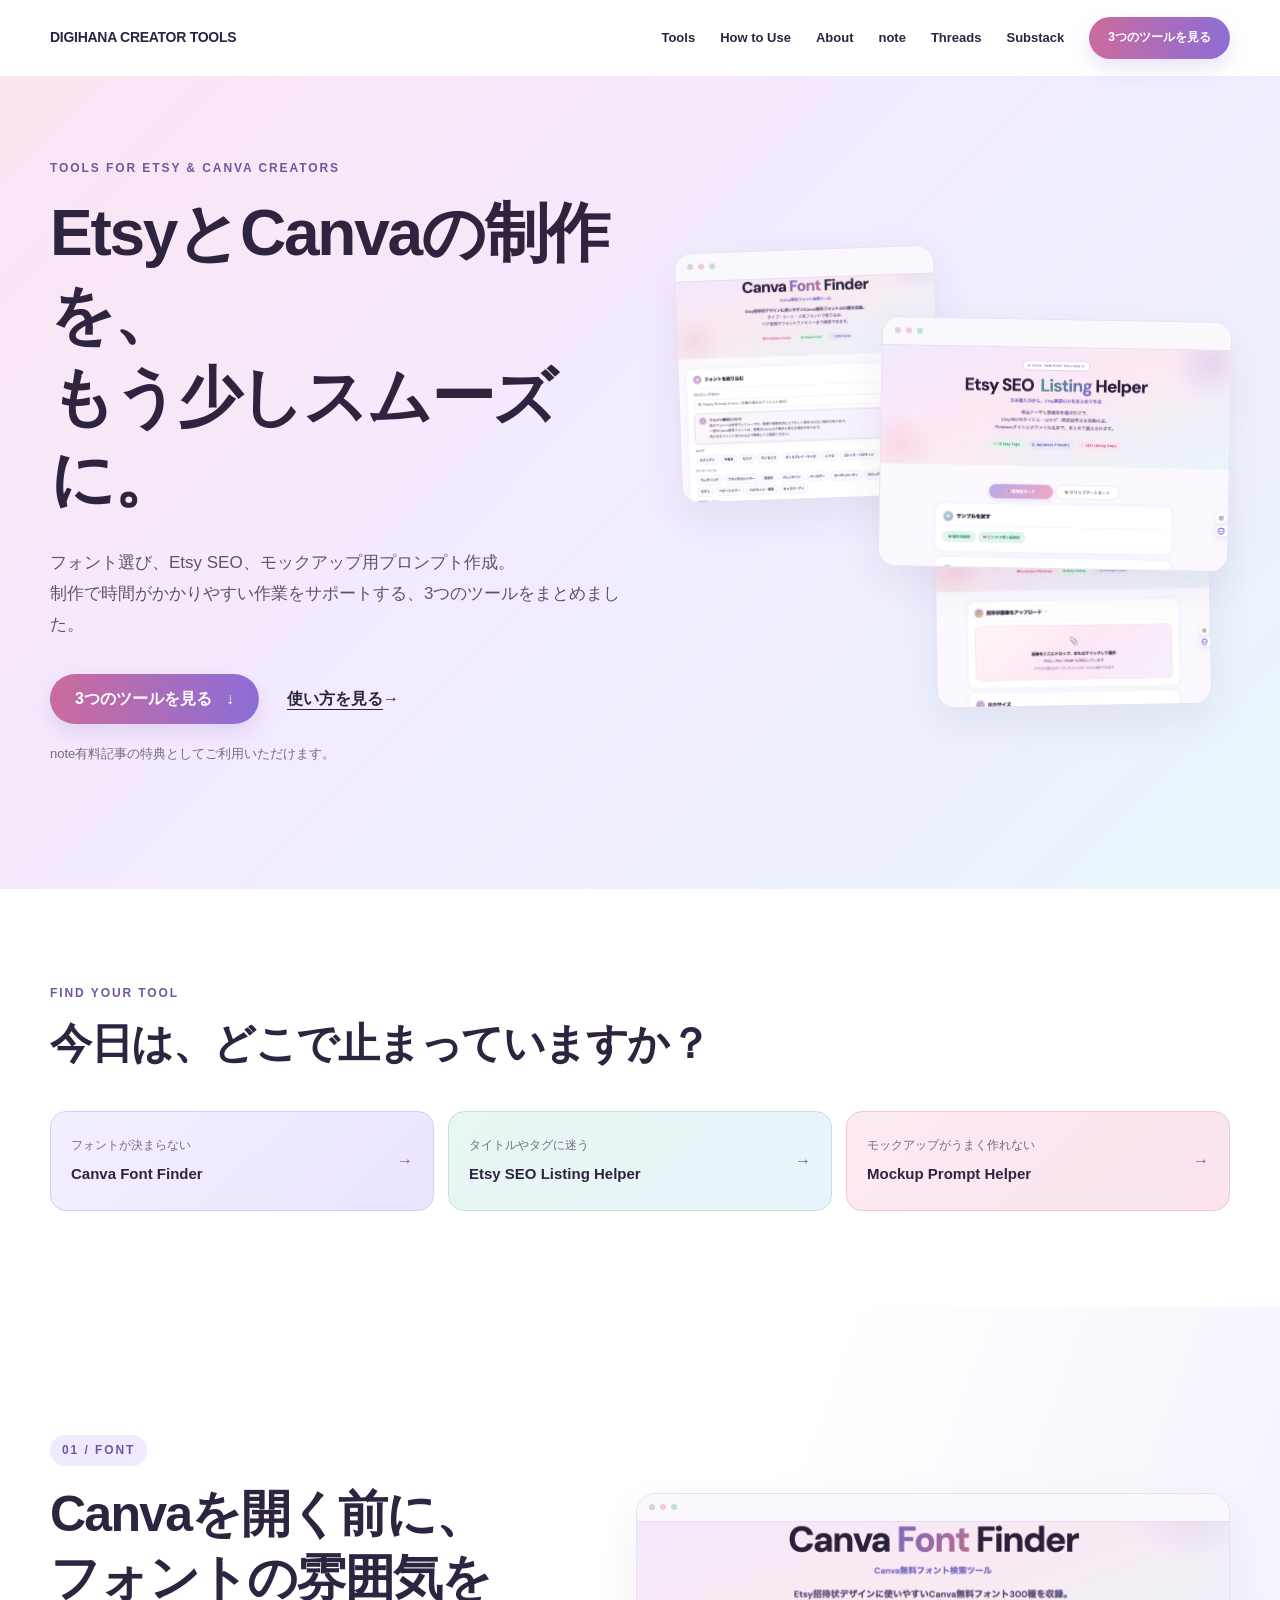
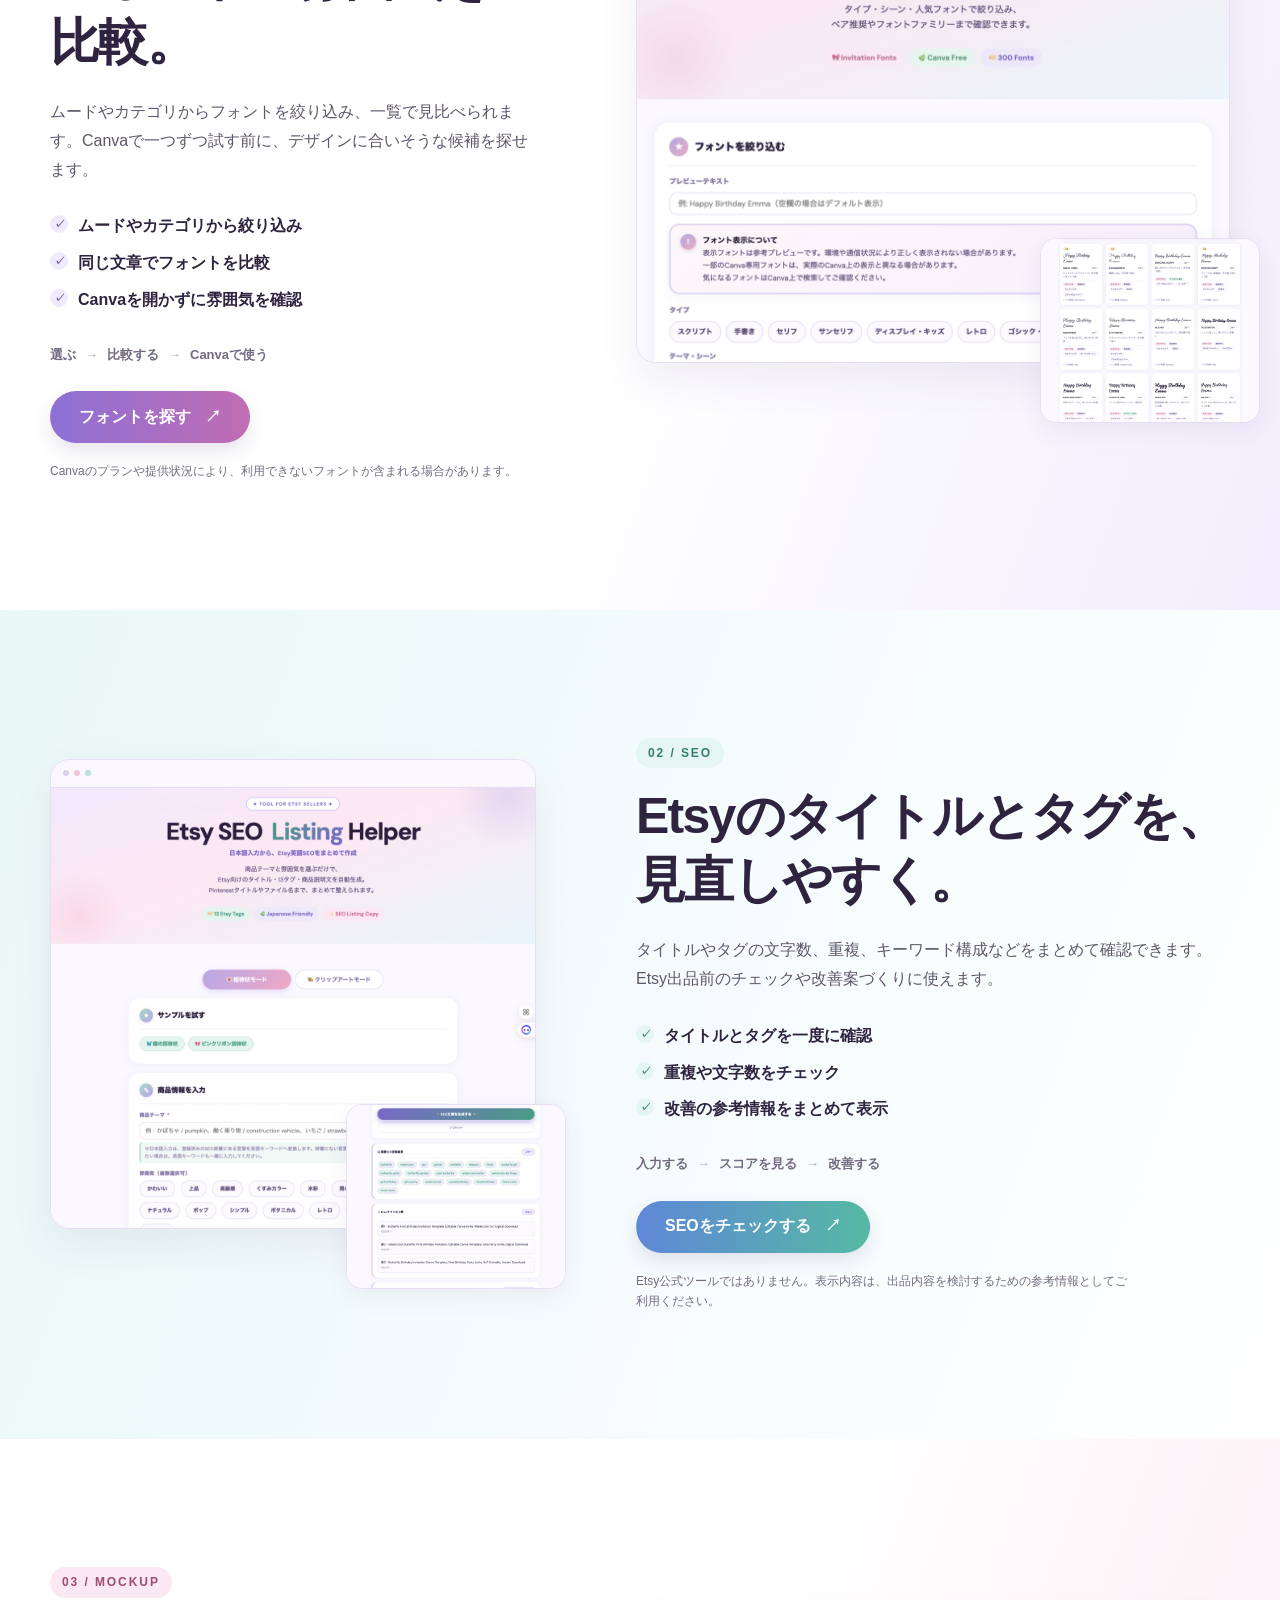
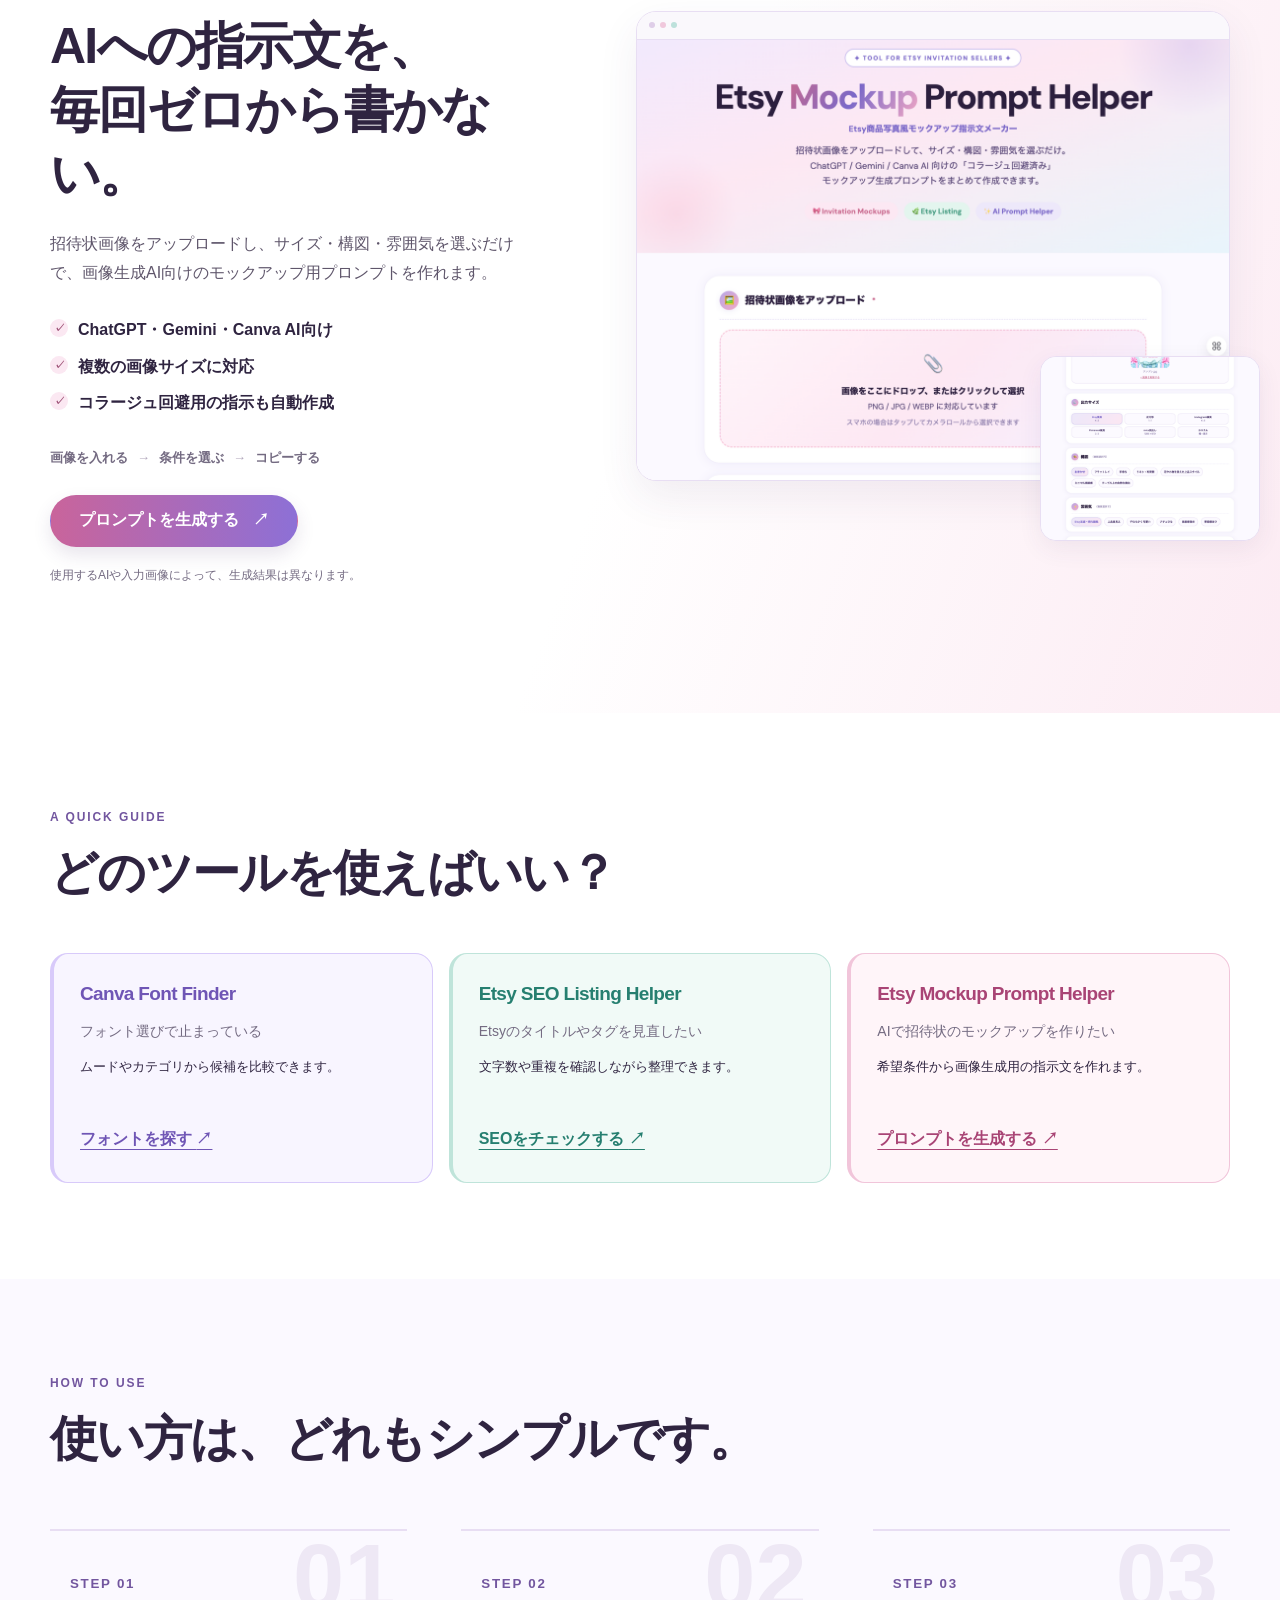
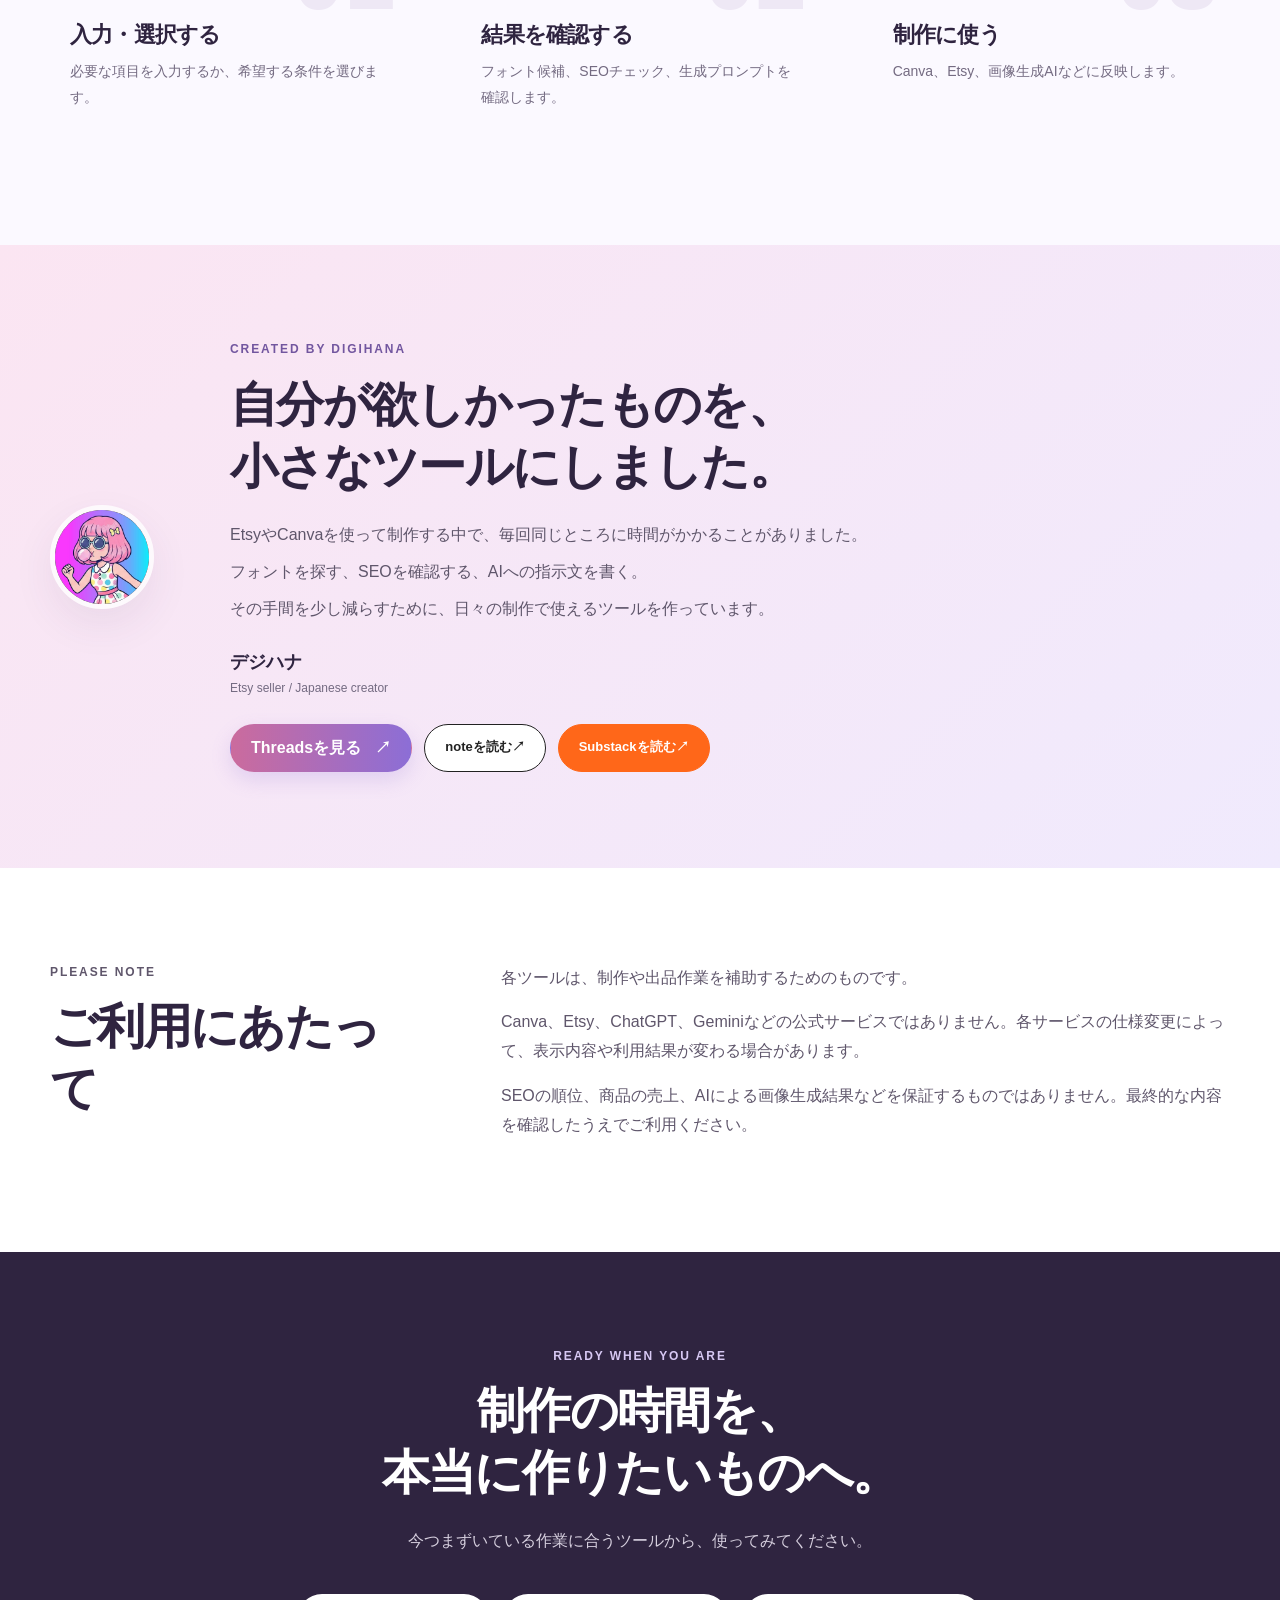
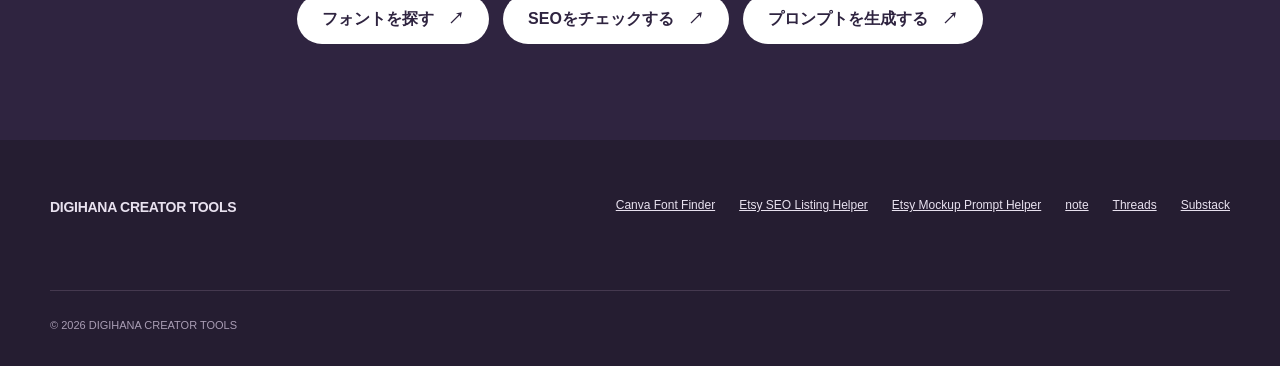
==== commit 78b9a9fb: "creator-tools LPまとめ" ====
--- a/creator-tools/index.html
+++ b/creator-tools/index.html
@@ -5,10 +5,19 @@
   <meta name="viewport" content="width=device-width, initial-scale=1">
   <title>DIGIHANA CREATOR TOOLS｜EtsyとCanvaの制作支援ツール</title>
   <meta name="description" content="フォント選び、Etsy SEO、モックアップ用プロンプト作成をサポートする、日本人クリエイター向けの3つの制作支援ツールをまとめています。">
-  <meta property="og:title" content="DIGIHANA CREATOR TOOLS｜EtsyとCanvaの制作支援ツール">
-  <meta property="og:description" content="フォント選び、Etsy SEO、モックアップ用プロンプト作成をサポートする、日本人クリエイター向けの3つの制作支援ツールをまとめています。">
+  <link rel="canonical" href="https://hellodigihana.github.io/main/creator-tools/">
   <meta property="og:type" content="website">
-  <!-- TODO: 公開URL確定後、canonical・og:url・og:imageを設定 -->
+  <meta property="og:title" content="DIGIHANA CREATOR TOOLS｜Etsy・Canva制作支援ツール">
+  <meta property="og:description" content="Canva Font Finder、Etsy SEO Listing Helper、Mockup Prompt Helperをまとめた制作支援ツール集です。">
+  <meta property="og:url" content="https://hellodigihana.github.io/main/creator-tools/">
+  <meta property="og:image" content="https://hellodigihana.github.io/main/creator-tools/assets/images/creator-tools-ogp.png">
+  <meta property="og:image:width" content="1200">
+  <meta property="og:image:height" content="630">
+  <meta property="og:image:alt" content="DIGIHANA CREATOR TOOLS">
+  <meta name="twitter:card" content="summary_large_image">
+  <meta name="twitter:title" content="DIGIHANA CREATOR TOOLS｜Etsy・Canva制作支援ツール">
+  <meta name="twitter:description" content="Canva Font Finder、Etsy SEO Listing Helper、Mockup Prompt Helperをまとめた制作支援ツール集です。">
+  <meta name="twitter:image" content="https://hellodigihana.github.io/main/creator-tools/assets/images/creator-tools-ogp.png">
   <link rel="stylesheet" href="./style.css">
   <script src="./script.js" defer></script>
 </head>
@@ -20,8 +29,9 @@
       <button class="menu-button" type="button" aria-expanded="false" aria-controls="site-nav"><span class="menu-button__label">メニュー</span><span class="menu-button__lines" aria-hidden="true"></span></button>
       <nav class="site-nav" id="site-nav" aria-label="メインナビゲーション">
         <a href="#tools">Tools</a><a href="#how-to-use">How to Use</a><a href="#about">About</a>
-        <!-- TODO: note有料記事のURLを設定（設定後にリンクを追加） -->
-        <span class="site-nav__unavailable">noteに戻る<span>準備中</span></span>
+        <a href="https://note.com/hello_digihana" target="_blank" rel="noopener noreferrer">note</a>
+        <a href="https://www.threads.com/@hello_digihana" target="_blank" rel="noopener noreferrer">Threads</a>
+        <a href="https://substack.com/@digihana" target="_blank" rel="noopener noreferrer">Substack</a>
         <a class="button button--small button--primary" href="#tools">3つのツールを見る</a>
       </nav>
     </div>
@@ -32,15 +42,15 @@
       <div class="hero__inner">
         <div class="hero__content">
           <p class="eyebrow hero-animate">TOOLS FOR ETSY &amp; CANVA CREATORS</p>
-          <h1 class="hero-animate">EtsyとCanvaの制作を、<br>もう少しスムーズに。</h1>
+          <h1 class="hero-animate"><span class="hero-title--desktop">EtsyとCanvaの制作を、<br>もう少しスムーズに。</span><span class="hero-title--mobile"><span>EtsyとCanvaの</span><span>制作を、もう少し</span><span>スムーズに。</span></span></h1>
           <p class="hero__lead hero-animate">フォント選び、Etsy SEO、モックアップ用プロンプト作成。<br class="desktop-only">制作で時間がかかりやすい作業をサポートする、3つのツールをまとめました。</p>
           <div class="hero__actions hero-animate"><a class="button button--primary" href="#tools">3つのツールを見る<span aria-hidden="true">↓</span></a><a class="text-link" href="#how-to-use">使い方を見る<span aria-hidden="true">→</span></a></div>
           <p class="hero__note hero-animate">note有料記事の特典としてご利用いただけます。</p>
         </div>
         <div class="hero__visual" aria-label="3つの制作支援ツールのイメージ">
-          <div class="mini-window mini-window--font hero-shot"><span class="mini-window__bar"><i></i><i></i><i></i></span><div class="mini-window__body"><b>Canva Font Finder</b><span class="fake-pill">Elegant</span><span class="fake-font">Aa  Playfair</span><span class="fake-font">Aa  Cormorant</span></div></div>
-          <div class="mini-window mini-window--seo hero-shot"><span class="mini-window__bar"><i></i><i></i><i></i></span><div class="mini-window__body"><b>Etsy SEO Listing Helper</b><span class="fake-label">LISTING SCORE</span><strong class="fake-score">82</strong><span class="fake-line"></span><span class="fake-line fake-line--short"></span></div></div>
-          <div class="mini-window mini-window--mockup hero-shot"><span class="mini-window__bar"><i></i><i></i><i></i></span><div class="mini-window__body"><b>Mockup Prompt Helper</b><span class="fake-upload">＋ Invitation image</span><span class="fake-pill">Soft natural light</span></div></div>
+          <div class="mini-window mini-window--font hero-shot"><span class="mini-window__bar"><i></i><i></i><i></i></span><div class="mini-window__viewport"><img src="./assets/images/canva-font-finder-overview.png" alt="Canva Font Finderのフォント絞り込み画面" width="2118" height="16384" fetchpriority="high"></div></div>
+          <div class="mini-window mini-window--seo hero-shot"><span class="mini-window__bar"><i></i><i></i><i></i></span><div class="mini-window__viewport"><img src="./assets/images/etsy-seo-overview.png" alt="Etsy SEO Listing Helperの商品情報入力画面" width="2406" height="4420" fetchpriority="high"></div></div>
+          <div class="mini-window mini-window--mockup hero-shot"><span class="mini-window__bar"><i></i><i></i><i></i></span><div class="mini-window__viewport"><img src="./assets/images/mockup-helper-overview.png" alt="Etsy Mockup Prompt Helperの画像アップロードと条件選択画面" width="2118" height="5160" fetchpriority="high"></div></div>
         </div>
       </div>
     </section>
@@ -57,17 +67,17 @@
 
     <section class="tool-section tool-section--font" id="font-finder"><div class="tool-section__inner container">
       <div class="tool-section__content reveal"><p class="tool-label">01 / FONT</p><h2>Canvaを開く前に、<br>フォントの雰囲気を比較。</h2><p>ムードやカテゴリからフォントを絞り込み、一覧で見比べられます。Canvaで一つずつ試す前に、デザインに合いそうな候補を探せます。</p><ul class="feature-list"><li>ムードやカテゴリから絞り込み</li><li>同じ文章でフォントを比較</li><li>Canvaを開かずに雰囲気を確認</li></ul><p class="simple-flow"><span>選ぶ</span><i>→</i><span>比較する</span><i>→</i><span>Canvaで使う</span></p><a class="button button--font" href="https://hellodigihana.github.io/main/canva_font_finder/" target="_blank" rel="noopener noreferrer">フォントを探す<span aria-hidden="true">↗</span></a><p class="tool-note">Canvaのプランや提供状況により、利用できないフォントが含まれる場合があります。</p></div>
-      <div class="tool-section__visual reveal"><div class="browser-shot"><div class="browser-shot__bar"><span></span><span></span><span></span></div><div class="screen-mock screen-mock--font"><small>Find your font mood</small><h3>Canva Font Finder</h3><div class="mock-controls"><i>Elegant</i><i>Romantic</i><i>Modern</i></div><div class="font-samples"><span>Beautiful moments</span><span>Beautiful moments</span><span>Beautiful moments</span></div></div></div><div class="detail-shot detail-shot--font"><small>FONT PREVIEW</small><b>Timeless<br>Elegance</b></div></div>
+      <div class="tool-section__visual reveal"><div class="browser-shot"><div class="browser-shot__bar"><span></span><span></span><span></span></div><div class="browser-shot__viewport browser-shot__viewport--font"><img src="./assets/images/canva-font-finder-overview.png" alt="Canva Font Finderのフォント絞り込み画面" width="2118" height="16384" loading="lazy" decoding="async"></div></div><div class="detail-shot"><img src="./assets/images/canva-font-finder-result.png" alt="" width="2406" height="16384" loading="lazy" decoding="async"></div></div>
     </div></section>
 
     <section class="tool-section tool-section--seo" id="seo-helper"><div class="tool-section__inner container">
       <div class="tool-section__content reveal"><p class="tool-label">02 / SEO</p><h2>Etsyのタイトルとタグを、<br>見直しやすく。</h2><p>タイトルやタグの文字数、重複、キーワード構成などをまとめて確認できます。Etsy出品前のチェックや改善案づくりに使えます。</p><ul class="feature-list"><li>タイトルとタグを一度に確認</li><li>重複や文字数をチェック</li><li>改善の参考情報をまとめて表示</li></ul><p class="simple-flow"><span>入力する</span><i>→</i><span>スコアを見る</span><i>→</i><span>改善する</span></p><a class="button button--seo" href="https://hellodigihana.github.io/main/etsy_seo_listing_helper/" target="_blank" rel="noopener noreferrer">SEOをチェックする<span aria-hidden="true">↗</span></a><p class="tool-note">Etsy公式ツールではありません。表示内容は、出品内容を検討するための参考情報としてご利用ください。</p></div>
-      <div class="tool-section__visual reveal"><div class="browser-shot"><div class="browser-shot__bar"><span></span><span></span><span></span></div><div class="screen-mock screen-mock--seo"><small>Polish your Etsy listing</small><h3>SEO Listing Helper</h3><label>商品タイトル</label><div class="mock-input">Editable Wedding Invitation Template…</div><label>タグ</label><div class="mock-tags"><i>wedding invite</i><i>canva template</i><i>digital</i></div></div></div><div class="detail-shot detail-shot--seo"><small>SEO SCORE</small><b>82<span>/ 100</span></b><em>Good foundation!</em></div></div>
+      <div class="tool-section__visual reveal"><div class="browser-shot"><div class="browser-shot__bar"><span></span><span></span><span></span></div><div class="browser-shot__viewport browser-shot__viewport--seo"><img src="./assets/images/etsy-seo-overview.png" alt="Etsy SEO Listing Helperの商品情報入力画面" width="2406" height="4420" loading="lazy" decoding="async"></div></div><div class="detail-shot detail-shot--seo"><img src="./assets/images/etsy-seo-result.png" alt="" width="2118" height="12230" loading="lazy" decoding="async"></div></div>
     </div></section>
 
     <section class="tool-section tool-section--mockup" id="mockup-helper"><div class="tool-section__inner container">
       <div class="tool-section__content reveal"><p class="tool-label">03 / MOCKUP</p><h2>AIへの指示文を、<br>毎回ゼロから書かない。</h2><p>招待状画像をアップロードし、サイズ・構図・雰囲気を選ぶだけで、画像生成AI向けのモックアップ用プロンプトを作れます。</p><ul class="feature-list"><li>ChatGPT・Gemini・Canva AI向け</li><li>複数の画像サイズに対応</li><li>コラージュ回避用の指示も自動作成</li></ul><p class="simple-flow"><span>画像を入れる</span><i>→</i><span>条件を選ぶ</span><i>→</i><span>コピーする</span></p><a class="button button--mockup" href="https://hellodigihana.github.io/main/etsy_mockup_prompt_helper/" target="_blank" rel="noopener noreferrer">プロンプトを生成する<span aria-hidden="true">↗</span></a><p class="tool-note">使用するAIや入力画像によって、生成結果は異なります。</p></div>
-      <div class="tool-section__visual reveal"><div class="browser-shot"><div class="browser-shot__bar"><span></span><span></span><span></span></div><div class="screen-mock screen-mock--mockup"><small>Create a beautiful scene</small><h3>Mockup Prompt Helper</h3><div class="mock-upload">＋<b>招待状画像をアップロード</b></div><div class="mock-selects"><i>5 × 7 inch</i><i>Flat lay</i><i>Soft &amp; airy</i></div></div></div><div class="detail-shot detail-shot--mockup"><small>YOUR PROMPT</small><p>Create a refined flat lay scene with soft natural light…</p><b>Copied!</b></div></div>
+      <div class="tool-section__visual reveal"><div class="browser-shot"><div class="browser-shot__bar"><span></span><span></span><span></span></div><div class="browser-shot__viewport browser-shot__viewport--mockup"><img src="./assets/images/mockup-helper-overview.png" alt="Etsy Mockup Prompt Helperの画像アップロードと条件選択画面" width="2118" height="5160" loading="lazy" decoding="async"></div></div><div class="detail-shot detail-shot--mockup"><img src="./assets/images/mockup-helper-result.png" alt="" width="2118" height="9512" loading="lazy" decoding="async"></div></div>
     </div></section>
 
     <section class="guide section" id="tool-guide"><div class="container"><p class="section-kicker">A QUICK GUIDE</p><h2>どのツールを使えばいい？</h2><div class="guide__grid">
@@ -80,13 +90,13 @@
       <article class="step reveal"><span aria-hidden="true">01</span><small>STEP 01</small><h3>入力・選択する</h3><p>必要な項目を入力するか、希望する条件を選びます。</p></article><article class="step reveal"><span aria-hidden="true">02</span><small>STEP 02</small><h3>結果を確認する</h3><p>フォント候補、SEOチェック、生成プロンプトを確認します。</p></article><article class="step reveal"><span aria-hidden="true">03</span><small>STEP 03</small><h3>制作に使う</h3><p>Canva、Etsy、画像生成AIなどに反映します。</p></article>
     </div></div></section>
 
-    <section class="about section" id="about"><div class="container about__inner"><div class="profile-placeholder" role="img" aria-label="デジハナのプロフィール画像プレースホルダー"><span>DH</span></div><div class="about__content reveal"><p class="section-kicker">CREATED BY DIGIHANA</p><h2>自分が欲しかったものを、<br>小さなツールにしました。</h2><p>EtsyやCanvaを使って制作する中で、毎回同じところに時間がかかることがありました。</p><p>フォントを探す、SEOを確認する、AIへの指示文を書く。</p><p>その手間を少し減らすために、日々の制作で使えるツールを作っています。</p><div class="creator"><b>デジハナ</b><span>Etsy seller / Japanese creator</span></div><!-- TODO: ThreadsプロフィールURLを設定（設定後にボタンを追加） --><!-- TODO: note有料記事のURLを設定（設定後にリンクを追加） --></div></div></section>
+    <section class="about section" id="about"><div class="container about__inner"><img class="profile-image" src="./assets/images/profile.png" alt="デジハナのプロフィール画像" width="600" height="600" loading="lazy" decoding="async"><div class="about__content reveal"><p class="section-kicker">CREATED BY DIGIHANA</p><h2>自分が欲しかったものを、<br>小さなツールにしました。</h2><p>EtsyやCanvaを使って制作する中で、毎回同じところに時間がかかることがありました。</p><p>フォントを探す、SEOを確認する、AIへの指示文を書く。</p><p>その手間を少し減らすために、日々の制作で使えるツールを作っています。</p><div class="creator"><b>デジハナ</b><span>Etsy seller / Japanese creator</span></div><div class="about__links"><a class="button button--primary" href="https://www.threads.com/@hello_digihana" target="_blank" rel="noopener noreferrer">Threadsを見る <span aria-hidden="true">↗</span></a><a class="text-link" href="https://note.com/hello_digihana" target="_blank" rel="noopener noreferrer">noteを読む <span aria-hidden="true">↗</span></a><a class="text-link" href="https://substack.com/@digihana" target="_blank" rel="noopener noreferrer">Substackを読む <span aria-hidden="true">↗</span></a></div></div></div></section>
 
     <section class="notice section" aria-labelledby="notice-title"><div class="container notice__inner"><div><p class="section-kicker">PLEASE NOTE</p><h2 id="notice-title">ご利用にあたって</h2></div><div><p>各ツールは、制作や出品作業を補助するためのものです。</p><p>Canva、Etsy、ChatGPT、Geminiなどの公式サービスではありません。各サービスの仕様変更によって、表示内容や利用結果が変わる場合があります。</p><p>SEOの順位、商品の売上、AIによる画像生成結果などを保証するものではありません。最終的な内容を確認したうえでご利用ください。</p></div></div></section>
 
-    <section class="final-cta section"><div class="container"><p class="section-kicker">READY WHEN YOU ARE</p><h2>制作の時間を、<br>本当に作りたいものへ。</h2><p>今つまずいている作業に合うツールから、使ってみてください。</p><div class="final-cta__links"><a class="button button--font" href="https://hellodigihana.github.io/main/canva_font_finder/" target="_blank" rel="noopener noreferrer">フォントを探す <span>↗</span></a><a class="button button--seo" href="https://hellodigihana.github.io/main/etsy_seo_listing_helper/" target="_blank" rel="noopener noreferrer">SEOをチェックする <span>↗</span></a><a class="button button--mockup" href="https://hellodigihana.github.io/main/etsy_mockup_prompt_helper/" target="_blank" rel="noopener noreferrer">プロンプトを生成する <span>↗</span></a></div></div></section>
+    <section class="final-cta section"><div class="container"><p class="section-kicker">READY WHEN YOU ARE</p><h2>制作の時間を、<br>本当に作りたいものへ。</h2><p>今つまずいている作業に合うツールから、使ってみてください。</p><div class="final-cta__links"><a class="button button--font" href="https://hellodigihana.github.io/main/canva_font_finder/" target="_blank" rel="noopener noreferrer">フォントを探す <span class="button__arrow" aria-hidden="true">↗</span></a><a class="button button--seo" href="https://hellodigihana.github.io/main/etsy_seo_listing_helper/" target="_blank" rel="noopener noreferrer">SEOをチェックする <span class="button__arrow" aria-hidden="true">↗</span></a><a class="button button--mockup" href="https://hellodigihana.github.io/main/etsy_mockup_prompt_helper/" target="_blank" rel="noopener noreferrer">プロンプトを生成する <span class="button__arrow" aria-hidden="true">↗</span></a></div></div></section>
   </main>
 
-  <footer class="site-footer"><div class="container"><a class="site-brand" href="#top">DIGIHANA CREATOR TOOLS</a><nav aria-label="フッターナビゲーション"><a href="https://hellodigihana.github.io/main/canva_font_finder/" target="_blank" rel="noopener noreferrer">Canva Font Finder</a><a href="https://hellodigihana.github.io/main/etsy_seo_listing_helper/" target="_blank" rel="noopener noreferrer">Etsy SEO Listing Helper</a><a href="https://hellodigihana.github.io/main/etsy_mockup_prompt_helper/" target="_blank" rel="noopener noreferrer">Etsy Mockup Prompt Helper</a><!-- TODO: note有料記事のURLを設定 --><!-- TODO: ThreadsプロフィールURLを設定 --></nav><p>© <span data-year>2026</span> DIGIHANA CREATOR TOOLS</p></div></footer>
+  <footer class="site-footer"><div class="container"><a class="site-brand" href="#top">DIGIHANA CREATOR TOOLS</a><nav aria-label="フッターナビゲーション"><a href="https://hellodigihana.github.io/main/canva_font_finder/" target="_blank" rel="noopener noreferrer">Canva Font Finder</a><a href="https://hellodigihana.github.io/main/etsy_seo_listing_helper/" target="_blank" rel="noopener noreferrer">Etsy SEO Listing Helper</a><a href="https://hellodigihana.github.io/main/etsy_mockup_prompt_helper/" target="_blank" rel="noopener noreferrer">Etsy Mockup Prompt Helper</a><a href="https://note.com/hello_digihana" target="_blank" rel="noopener noreferrer">note</a><a href="https://www.threads.com/@hello_digihana" target="_blank" rel="noopener noreferrer">Threads</a><a href="https://substack.com/@digihana" target="_blank" rel="noopener noreferrer">Substack</a></nav><p>© <span data-year>2026</span> DIGIHANA CREATOR TOOLS</p></div></footer>
 </body>
 </html>
--- a/creator-tools/style.css
+++ b/creator-tools/style.css
@@ -8,3 +8,69 @@
 @media(max-width:767px){html{scroll-padding-top:68px}body{font-size:15px}.container,.site-header__inner,.hero__inner{width:min(calc(100% - 32px),var(--content-width))}.section{padding:72px 0}h2{font-size:30px}.desktop-only{display:none}.site-header{height:62px}.site-brand__full{display:none}.site-brand__short{display:inline}.menu-button{display:block;position:relative;z-index:2;font:inherit;font-size:11px;font-weight:800}.menu-button__label{position:absolute;clip:rect(0,0,0,0)}.menu-button__lines,.menu-button__lines::before,.menu-button__lines::after{display:block;width:24px;height:2px;background:var(--color-ink);border-radius:4px;transition:transform var(--motion-base),opacity var(--motion-fast)}.menu-button__lines::before,.menu-button__lines::after{content:"";position:absolute}.menu-button__lines::before{transform:translateY(-7px)}.menu-button__lines::after{transform:translateY(7px)}.menu-open .menu-button__lines{background:transparent}.menu-open .menu-button__lines::before{transform:rotate(45deg)}.menu-open .menu-button__lines::after{transform:rotate(-45deg)}.site-nav{position:absolute;left:0;right:0;top:62px;display:none;align-items:stretch;flex-direction:column;gap:0;padding:16px;background:#fff;border-bottom:1px solid var(--color-line);box-shadow:var(--shadow-card)}.menu-open .site-nav{display:flex}.site-nav>a:not(.button),.site-nav__unavailable{display:flex;min-height:48px;align-items:center;padding:8px;text-decoration:none}.site-nav .button{margin-top:8px}.hero{min-height:0;padding:68px 0 72px;text-align:center}.hero__inner{display:flex;flex-direction:column;gap:35px}.hero h1{font-size:clamp(34px,10vw,48px);margin-bottom:22px}.hero__lead{font-size:15px}.hero__actions{justify-content:center;flex-direction:column;gap:17px;margin-top:28px}.hero__actions .button{width:100%}.hero__visual{width:100%;height:310px;transform:none}.mini-window--font{width:60%;left:0;top:15px}.mini-window--seo{width:78%;right:8%;top:48px}.mini-window--mockup{width:57%;right:0;bottom:0}.mini-window__body{padding:13px;gap:7px;text-align:left}.fake-score{font-size:32px}.short-nav__list{grid-template-columns:1fr}.quick-link{min-height:88px}.tool-section{padding:80px 0}.tool-section__inner{display:flex;flex-direction:column;gap:45px}.tool-section--seo .tool-section__content{order:0}.tool-section__content h2{font-size:32px}.tool-section__visual{width:100%;padding-bottom:45px}.screen-mock{min-height:340px;padding:24px 18px}.detail-shot{right:-5px;width:180px;min-height:125px}.simple-flow{font-size:11px;gap:6px;flex-wrap:wrap}.tool-section__content .button{width:100%}.guide__grid{border-top:0;display:grid;gap:12px}.guide-item{display:flex;align-items:flex-start;flex-direction:column;gap:9px;padding:24px;border:1px solid var(--color-line);border-left:4px solid var(--color-purple);border-radius:16px}.guide-item--seo{border-left-color:var(--color-mint)}.guide-item--mockup{border-left-color:var(--color-pink)}.guide-item a{margin-top:9px}.steps__grid{grid-template-columns:1fr;gap:12px}.step{min-height:170px;padding:28px 18px;border:1px solid var(--color-line);border-radius:16px;background:#fff}.step>span{font-size:70px}.about__inner{grid-template-columns:1fr;gap:45px}.profile-placeholder{width:200px}.profile-placeholder span{font-size:44px}.notice__inner{grid-template-columns:1fr;gap:20px}.final-cta__links{flex-direction:column}.final-cta__links .button{width:100%}.site-footer .container{grid-template-columns:1fr}.site-footer nav{justify-content:flex-start;flex-direction:column;gap:12px}.site-footer p{grid-column:auto}.site-footer .site-brand__full{display:inline}}
 @media(max-width:360px){.hero h1{font-size:34px}.hero__visual{height:280px}.mini-window--font{width:67%}.mini-window--seo{width:84%;right:3%}.mini-window--mockup{width:62%}.detail-shot{width:155px}.screen-mock{padding-inline:14px}}
 @media(prefers-reduced-motion:reduce){html{scroll-behavior:auto}*,*::before,*::after{animation-duration:.01ms!important;animation-iteration-count:1!important;transition-duration:.01ms!important}.js .reveal{opacity:1;transform:none}.hero-animate,.hero-shot{animation:none}}
+
+/* Final polish: real screenshots, social links, and CTA contrast */
+.hero-title--mobile{display:none}.hero-title--desktop{display:block}.mini-window__viewport{height:220px;overflow:hidden;background:#fff}.mini-window__viewport img{display:block;width:100%;height:auto}.mini-window--font .mini-window__viewport img{transform:translateY(-1.5%)}.mini-window--seo{z-index:4}.mini-window--seo .mini-window__viewport img{transform:translateY(-1%)}.mini-window--mockup .mini-window__viewport img{transform:translateY(-1%)}
+.browser-shot__viewport{height:440px;overflow:hidden;background:#fff}.browser-shot__viewport img{display:block;width:100%;height:auto}.browser-shot__viewport--font img{transform:translateY(-1.5%)}.browser-shot__viewport--seo img{transform:translateY(-2%)}.browser-shot__viewport--mockup img{transform:translateY(-2%)}.detail-shot{height:185px;padding:0;overflow:hidden}.detail-shot img{display:block;width:100%;height:auto}.detail-shot--seo img{transform:translateY(-2%)}.detail-shot--mockup img{transform:translateY(-2%)}
+.profile-image{display:block;width:280px;aspect-ratio:1;object-fit:cover;border-radius:50%;box-shadow:var(--shadow-soft);border:10px solid rgba(255,255,255,.65)}.about__links{display:flex;align-items:center;gap:22px;flex-wrap:wrap;margin-top:28px}.about__links .text-link{font-size:13px}
+.final-cta .button,.final-cta .button:visited{background:#fff;color:#2f2440;border-color:rgba(255,255,255,.75)}.final-cta .button__arrow{color:currentColor}.final-cta .button--font:hover{background:#efeafd;color:#5f49aa;border-color:#efeafd}.final-cta .button--seo:hover{background:#e5f6f2;color:#267f70;border-color:#e5f6f2}.final-cta .button--mockup:hover{background:#fbe8f2;color:#a94475;border-color:#fbe8f2}.final-cta .button:focus-visible{outline-color:#fff;box-shadow:0 0 0 4px rgba(255,255,255,.18)}
+
+@media(max-width:1100px) and (min-width:768px){.site-nav{gap:12px}.site-nav>a:not(.button){font-size:11px}.site-nav .button{padding-inline:14px}}
+
+@media(max-width:767px){
+  .site-header{height:58px}.site-header__inner{width:calc(100% - 36px)}.site-brand{font-size:15px}.menu-button{width:44px;min-width:44px;height:44px;min-height:44px;padding:10px}.menu-button__lines,.menu-button__lines::before,.menu-button__lines::after{width:26px}.site-nav{top:58px}
+  .hero{padding:42px 0 50px}.hero__inner{gap:24px}.hero .eyebrow{margin-bottom:19px}.hero h1{font-size:clamp(30px,8.5vw,36px);line-height:1.27;letter-spacing:-.045em;margin-bottom:22px}.hero-title--desktop{display:none}.hero-title--mobile{display:block}.hero-title--mobile>span{display:block;white-space:nowrap}.hero__lead{max-width:28em;margin-inline:auto;font-size:15px;line-height:1.78}.hero__actions{gap:16px;margin:26px 0 16px}.hero__actions .button{min-height:48px}.hero__note{margin-bottom:0}.hero__visual{height:245px;margin-top:0}.mini-window__bar{height:22px;padding:7px 9px}.mini-window--font{width:53%;left:0;top:20px}.mini-window--seo{z-index:4;width:72%;right:8%;top:10px}.mini-window--mockup{width:49%;right:0;bottom:0}.mini-window--font .mini-window__viewport img,.mini-window--seo .mini-window__viewport img,.mini-window--mockup .mini-window__viewport img{transform:translateY(-1%)}
+  .browser-shot__viewport{height:390px}.detail-shot{position:relative;right:auto;bottom:auto;width:82%;height:220px;margin:-28px 0 0 auto;border-radius:14px}.tool-section__visual{padding-bottom:0}.profile-image{width:200px}.about__links{align-items:stretch;flex-direction:column;gap:14px}.about__links .button{width:100%}.about__links .text-link{text-align:center;min-height:38px}.final-cta .button{color:#2f2440}
+}
+
+@media(max-width:360px){.hero{padding-top:36px}.hero h1{font-size:30px}.hero__lead{font-size:15px}.hero__visual{height:220px}.mini-window--seo{width:74%;right:7%}.browser-shot__viewport{height:350px}.detail-shot{height:190px}}
+
+@media(max-width:767px){.mini-window__viewport{height:180px}}
+@media(max-width:360px){.mini-window__viewport{height:158px}}
+
+/* Tool color system */
+.quick-link{color:var(--color-ink);border-width:1px;box-shadow:none}
+.quick-link--font{background:linear-gradient(135deg,#f4efff,#ebe4ff);border-color:#d8caFA}
+.quick-link--seo{background:linear-gradient(135deg,#e7f7f2,#e8f3fb);border-color:#bfe4da}
+.quick-link--mockup{background:linear-gradient(135deg,#fceaf3,#fae3ee);border-color:#f1c5da}
+.quick-link--font i{color:#6f55b5}.quick-link--seo i{color:#267f70}.quick-link--mockup i{color:#a94475}
+.quick-link--font:hover{background:linear-gradient(135deg,#eee6ff,#dfd4ff)}
+.quick-link--seo:hover{background:linear-gradient(135deg,#dbf3ec,#dceefa)}
+.quick-link--mockup:hover{background:linear-gradient(135deg,#f9dfeb,#f6d6e5)}
+
+/* Primary CTAs inside each tool chapter */
+.tool-section__content .button--font,.tool-section__content .button--font:visited{background:linear-gradient(90deg,#8d70d6 0%,#c06db2 100%);border-color:transparent;color:#fff}
+.tool-section__content .button--seo,.tool-section__content .button--seo:visited{background:linear-gradient(90deg,#5f88d8 0%,#55b9a3 100%);border-color:transparent;color:#fff}
+.tool-section__content .button--mockup,.tool-section__content .button--mockup:visited{background:linear-gradient(90deg,#c9649b 0%,#8d70d6 100%);border-color:transparent;color:#fff}
+.tool-section__content .button{min-height:52px;padding-inline:28px;font-weight:700;box-shadow:0 8px 18px rgba(75,51,105,.13)}
+.tool-section__content .button:hover{filter:brightness(1.08);box-shadow:0 10px 20px rgba(75,51,105,.16)}
+.tool-section__content .button:focus-visible{outline:3px solid #4c3775;outline-offset:4px}
+.tool-section__content .button span{color:currentColor}
+
+/* Tool guide cards */
+.guide__grid{display:grid;grid-template-columns:repeat(3,minmax(0,1fr));gap:16px;border-top:0}
+.guide-item{display:flex;min-height:230px;flex-direction:column;align-items:flex-start;gap:12px;padding:28px 26px;border:1px solid transparent;border-left-width:4px;border-radius:18px}
+.guide-item p{order:2}.guide-item h3{order:1;font-size:19px}.guide-item span{order:3;line-height:1.7}.guide-item a{order:4;margin-top:auto;font-weight:800;text-decoration-color:currentColor;text-underline-offset:5px}
+.guide-item--font{background:#f8f5ff;border-color:#d8cafa}.guide-item--font h3,.guide-item--font a{color:#6f55b5}
+.guide-item--seo{background:#f1faf7;border-color:#bfe4da}.guide-item--seo h3,.guide-item--seo a{color:#267f70}
+.guide-item--mockup{background:#fff5f9;border-color:#f1c5da}.guide-item--mockup h3,.guide-item--mockup a{color:#a94475}
+
+/* Compact creator profile and distinct publishing links */
+.about__inner{grid-template-columns:128px minmax(0,1fr);gap:52px}
+.profile-image{width:104px;height:104px;max-width:104px;aspect-ratio:1/1;border:5px solid rgba(255,255,255,.78);border-radius:50%;object-fit:cover;flex:0 0 auto}
+.creator{margin-top:22px}.about__links{gap:12px;margin-top:24px}.about__links>a{min-height:48px;padding:10px 20px;border-radius:999px;display:inline-flex;align-items:center;justify-content:center;text-decoration:none;font-weight:800;line-height:1.25}
+.about__links .button--primary,.about__links .button--primary:visited{color:#fff}
+.about__links a[href*="note.com"],.about__links a[href*="note.com"]:visited{min-height:48px;background:#fff;color:#222;border:1px solid #222}
+.about__links a[href*="note.com"]:hover{background:#222;color:#fff}
+.about__links a[href*="substack.com"],.about__links a[href*="substack.com"]:visited{min-height:48px;background:#ff6719;color:#fff;border:1px solid #ff6719}
+.about__links a[href*="substack.com"]:hover{background:#e6530c;border-color:#e6530c;color:#fff}
+.about__links>a:focus-visible{outline:3px solid #4c3775;outline-offset:4px}
+
+@media(max-width:767px){
+  .quick-link{min-height:92px;padding:18px 20px}
+  .tool-section__content .button{width:100%;min-height:52px;margin-top:2px}
+  .guide__grid{grid-template-columns:1fr;gap:12px}
+  .guide-item{min-height:0;padding:24px}
+  .about__inner{grid-template-columns:1fr;gap:26px}.profile-image{width:86px;height:86px;max-width:86px;margin-inline:auto}.about__content{text-align:left}.creator{margin-top:18px}
+  .about__links{display:grid;grid-template-columns:1fr;gap:10px}.about__links>a{width:100%;min-height:48px}
+}
